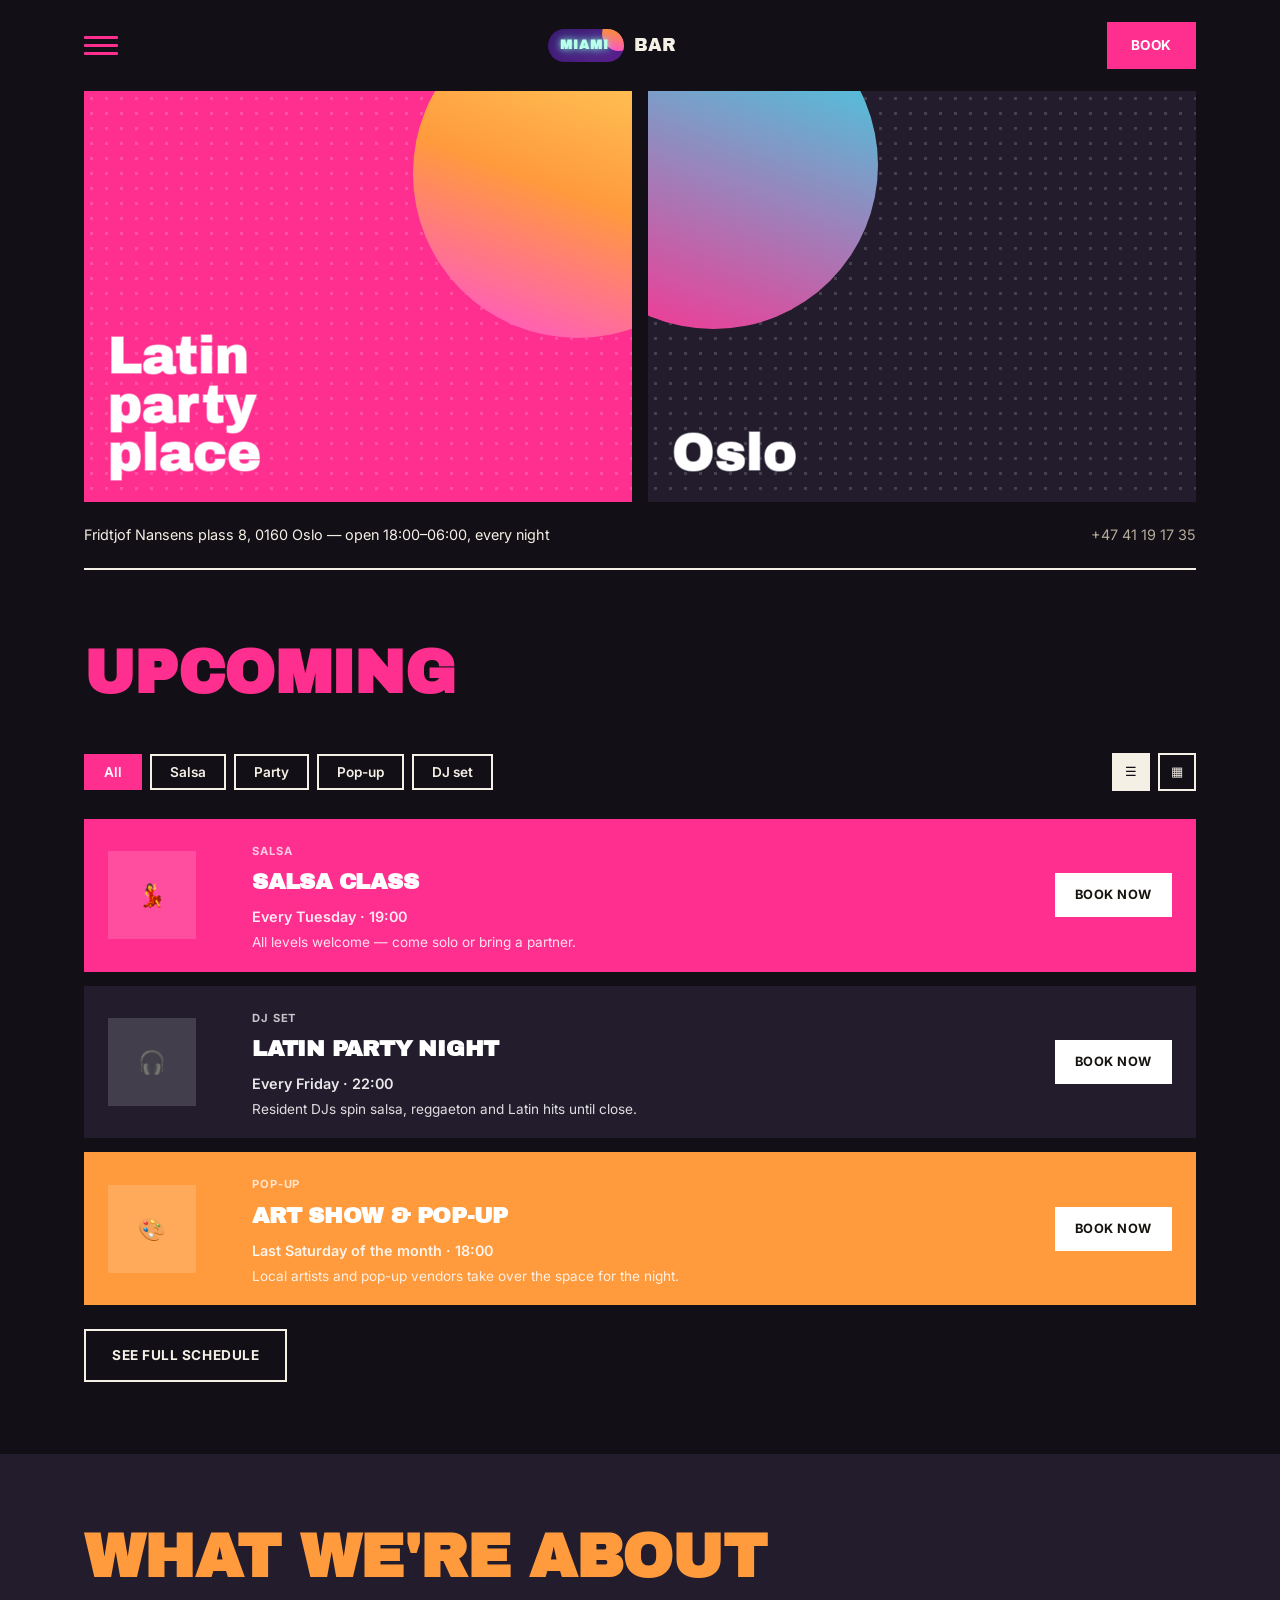
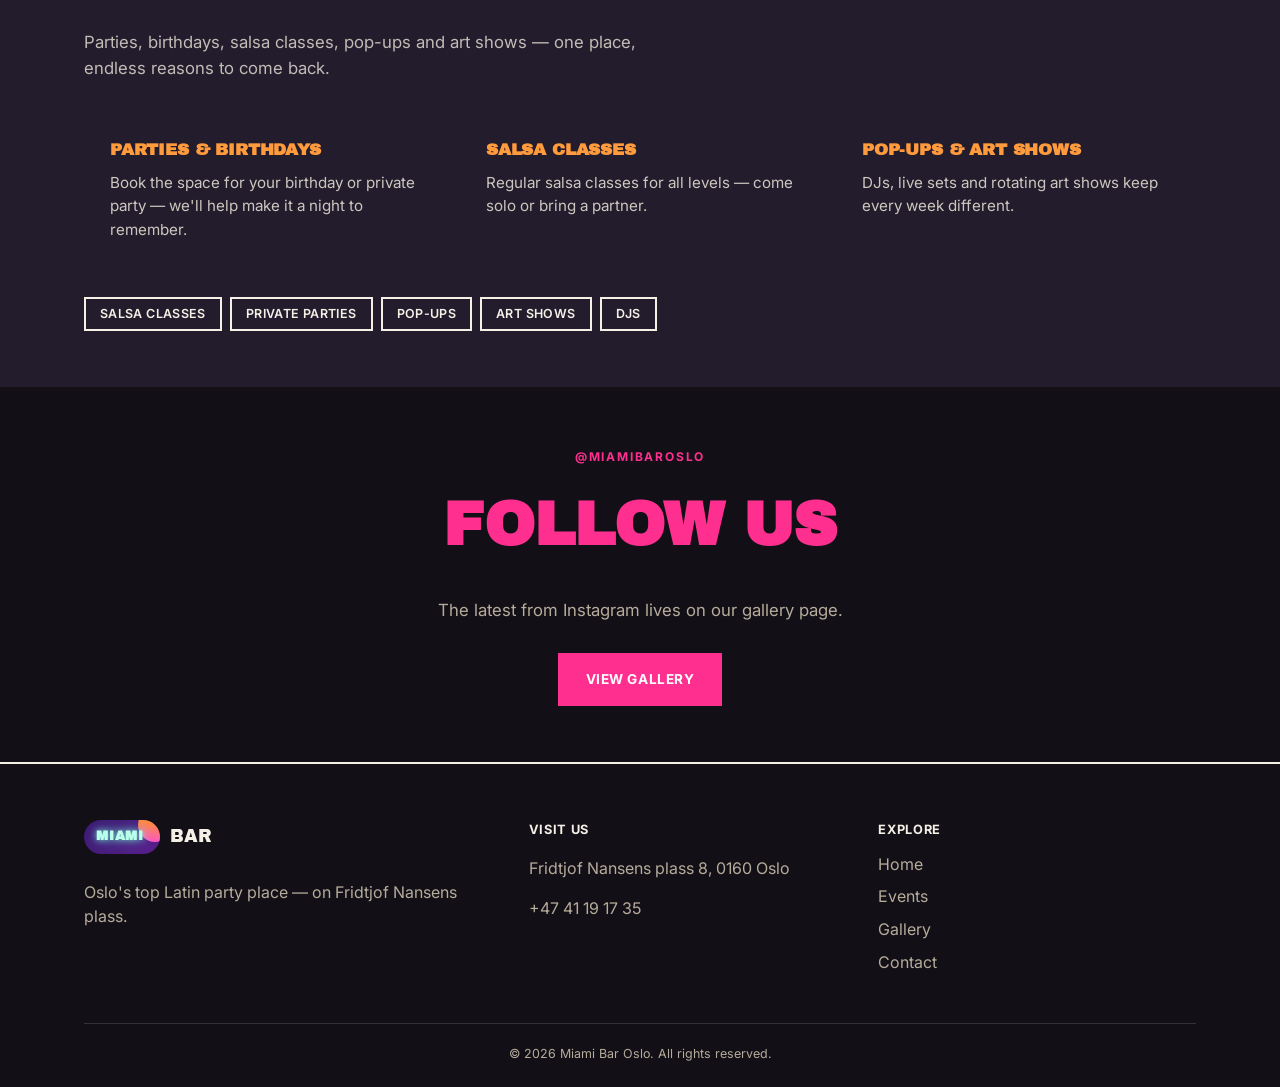
==== index.html @ f1254308 "made website for miami oslo" ====
<!DOCTYPE html>
<html lang="en">
<head>
  <meta charset="UTF-8" />
  <meta name="viewport" content="width=device-width, initial-scale=1.0" />
  <title>Miami Bar Oslo</title>
  <meta name="description" content="Oslo's top Latin party place — parties, birthdays, salsa classes, pop-ups, art shows and DJs on Fridtjof Nansens plass." />
  <link rel="preconnect" href="https://fonts.googleapis.com" />
  <link rel="preconnect" href="https://fonts.gstatic.com" crossorigin />
  <link href="https://fonts.googleapis.com/css2?family=Inter:wght@400;500;600;700&family=Archivo+Black&display=swap" rel="stylesheet" />
  <link rel="stylesheet" href="css/style.css?v=9" />
</head>
<body>

  <header class="site-header">
    <nav class="nav container">
      <button class="nav-toggle" aria-label="Toggle menu"><span></span><span></span><span></span></button>
      <a href="index.html" class="logo">
        <span class="logo-badge"><span class="logo-text">MIAMI</span></span>
        <span class="logo-bar">BAR</span>
      </a>
      <a href="book.html" class="nav-cta">Book</a>
    </nav>
    <div class="container">
      <ul class="nav-links">
        <li><a href="index.html" class="active">Home</a></li>
        <li><a href="events.html">Events</a></li>
        <li><a href="gallery.html">Gallery</a></li>
        <li><a href="contact.html">Contact</a></li>
        <li><a href="book.html" class="nav-cta">Book with us</a></li>
      </ul>
    </div>
  </header>

  <div class="container">
    <div class="hero-tiles reveal">
      <div class="hero-tile tile-a">
        <span class="tile-label">Latin<br />party<br />place</span>
      </div>
      <div class="hero-tile tile-b">
        <span class="tile-label">Oslo</span>
      </div>
    </div>

    <div class="location-strip">
      <span>Fridtjof Nansens plass 8, 0160 Oslo — open 18:00–06:00, every night</span>
      <a href="tel:+4741191735">+47 41 19 17 35</a>
    </div>
  </div>

  <section id="events" data-events-app data-limit="4">
    <div class="container">
      <h2 class="section-heading reveal">Upcoming</h2>

      <div class="filter-bar reveal">
        <div class="filter-group">
          <button class="filter-btn active" data-filter="all">All</button>
          <button class="filter-btn" data-filter="Salsa">Salsa</button>
          <button class="filter-btn" data-filter="Party">Party</button>
          <button class="filter-btn" data-filter="Pop-up">Pop-up</button>
          <button class="filter-btn" data-filter="DJ set">DJ set</button>
        </div>
        <div class="view-toggle">
          <button class="view-btn active" data-view="list" aria-label="List view">☰</button>
          <button class="view-btn" data-view="grid" aria-label="Grid view">▦</button>
        </div>
      </div>

      <div class="events-list reveal">
        <p style="color: var(--text-dim);">Loading…</p>
      </div>

      <p style="margin-top: 24px;">
        <a href="events.html" class="btn btn-outline">See full schedule</a>
      </p>
    </div>
  </section>

  <section class="alt">
    <div class="container">
      <h2 class="section-heading reveal">What we're about</h2>
      <p class="section-lead reveal">Parties, birthdays, salsa classes, pop-ups and art shows — one place, endless reasons to come back.</p>
      <div class="grid-3">
        <div class="card reveal">
          <h3>Parties &amp; birthdays</h3>
          <p>Book the space for your birthday or private party — we'll help make it a night to remember.</p>
        </div>
        <div class="card reveal">
          <h3>Salsa classes</h3>
          <p>Regular salsa classes for all levels — come solo or bring a partner.</p>
        </div>
        <div class="card reveal">
          <h3>Pop-ups &amp; art shows</h3>
          <p>DJs, live sets and rotating art shows keep every week different.</p>
        </div>
      </div>
      <div class="tags reveal" style="margin-top: 30px;">
        <span class="tag" style="border-color: var(--text); color: var(--text);">Salsa classes</span>
        <span class="tag" style="border-color: var(--text); color: var(--text);">Private parties</span>
        <span class="tag" style="border-color: var(--text); color: var(--text);">Pop-ups</span>
        <span class="tag" style="border-color: var(--text); color: var(--text);">Art shows</span>
        <span class="tag" style="border-color: var(--text); color: var(--text);">DJs</span>
      </div>
    </div>
  </section>

  <section>
    <div class="container" style="text-align: center;">
      <p class="eyebrow">@miamibaroslo</p>
      <h2 class="section-heading reveal">Follow us</h2>
      <p class="section-lead reveal" style="margin-left: auto; margin-right: auto;">The latest from Instagram lives on our gallery page.</p>
      <a href="gallery.html" class="btn btn-primary reveal">View gallery</a>
    </div>
  </section>

  <footer class="site-footer">
    <div class="container">
      <div class="footer-grid">
        <div>
          <a href="index.html" class="logo" style="margin-bottom: 10px;">
            <span class="logo-badge"><span class="logo-text">MIAMI</span></span>
        <span class="logo-bar">BAR</span>
          </a>
          <p>Oslo's top Latin party place — on Fridtjof Nansens plass.</p>
        </div>
        <div>
          <h4>Visit us</h4>
          <p>Fridtjof Nansens plass 8, 0160 Oslo</p>
          <p><a href="tel:+4741191735">+47 41 19 17 35</a></p>
        </div>
        <div>
          <h4>Explore</h4>
          <ul>
            <li><a href="index.html">Home</a></li>
            <li><a href="events.html">Events</a></li>
            <li><a href="gallery.html">Gallery</a></li>
            <li><a href="contact.html">Contact</a></li>
          </ul>
        </div>
      </div>
      <div class="footer-bottom">&copy; <span id="year"></span> Miami Bar Oslo. All rights reserved.</div>
    </div>
  </footer>

  <script src="js/script.js"></script>
  <script>document.getElementById("year").textContent = new Date().getFullYear();</script>
</body>
</html>
---- css/style.css ----
/* Miami Bar Oslo — shared styles */

:root {
  --bg: #120f16;
  --surface: #221c2c;
  --text: #f5f0e6;
  --text-dim: #b6ac9c;
  --ink: #16130f;
  --ink-dim: #5c5748;
  --pink: #ff2f8f;
  --amber: #ff9a3d;
  --line: rgba(255, 255, 255, 0.14);
  --font-display: "Archivo Black", "Poppins", sans-serif;
  --font-body: "Inter", -apple-system, BlinkMacSystemFont, "Segoe UI", Roboto, Helvetica, Arial, sans-serif;
}

* {
  box-sizing: border-box;
}

html {
  scroll-behavior: smooth;
}

body {
  margin: 0;
  background: var(--bg);
  color: var(--text);
  font-family: var(--font-body);
  line-height: 1.55;
}

a {
  color: inherit;
}

img {
  max-width: 100%;
  display: block;
}

h1, h2, h3 {
  font-family: var(--font-display);
  text-transform: uppercase;
  letter-spacing: -0.01em;
}

.container {
  max-width: 1160px;
  margin: 0 auto;
  padding: 0 24px;
}

/* Scroll reveal */

.reveal {
  opacity: 0;
  transform: translateY(20px);
  transition: opacity 0.5s ease, transform 0.5s ease;
}

.reveal.is-visible {
  opacity: 1;
  transform: translateY(0);
}

/* Header */

.site-header {
  padding: 22px 0;
}

.nav {
  display: flex;
  align-items: center;
  justify-content: space-between;
}

.nav-toggle {
  display: inline-flex;
  flex-direction: column;
  justify-content: center;
  gap: 5px;
  width: 34px;
  height: 34px;
  background: none;
  border: none;
  cursor: pointer;
  padding: 0;
}

.nav-toggle span {
  display: block;
  height: 3px;
  width: 100%;
  background: var(--pink);
  border-radius: 1px;
}

.logo {
  display: inline-flex;
  align-items: center;
  gap: 10px;
  text-decoration: none;
}

.logo-badge {
  position: relative;
  display: inline-flex;
  align-items: center;
  overflow: hidden;
  padding: 7px 16px 7px 12px;
  border-radius: 999px;
  background: linear-gradient(135deg, #3a1770, #5b1f8f);
}

.logo-badge::before {
  content: "";
  position: absolute;
  top: -12px;
  right: -12px;
  width: 34px;
  height: 34px;
  border-radius: 50%;
  background: linear-gradient(190deg, #ffe066 0%, #ff8a3d 45%, #ff4fd8 100%);
}

.logo-badge .logo-text {
  position: relative;
  z-index: 1;
  font-family: var(--font-display);
  font-size: 0.8rem;
  font-weight: 700;
  letter-spacing: 0.06em;
  color: #baffe9;
  text-shadow: 0 0 6px rgba(120, 255, 220, 0.85), 0 0 16px rgba(120, 255, 220, 0.5);
}

.logo .logo-bar {
  font-family: var(--font-display);
  font-size: 1.1rem;
  color: var(--text);
}

.nav-cta {
  background: var(--pink);
  color: #fff !important;
  padding: 11px 22px;
  text-decoration: none !important;
  font-weight: 700;
  font-size: 0.85rem;
  text-transform: uppercase;
  letter-spacing: 0.04em;
  white-space: nowrap;
  border: 2px solid var(--pink);
  transition: background 0.15s, color 0.15s, border-color 0.15s;
}

.nav-cta:hover {
  background: var(--text);
  border-color: var(--text);
  color: var(--bg) !important;
}

.nav-links {
  display: none;
  list-style: none;
  margin: 20px 0 0;
  padding: 20px 0 0;
  border-top: 2px solid var(--text);
  flex-direction: column;
  gap: 4px;
}

.nav-links.open {
  display: flex;
}

.nav-links a {
  text-decoration: none;
  color: var(--text);
  font-family: var(--font-display);
  text-transform: uppercase;
  font-size: 1.6rem;
  padding: 10px 0;
  display: block;
}

.nav-links a:hover,
.nav-links a.active {
  color: var(--pink);
}

.nav-links .nav-cta {
  display: inline-block;
  margin-top: 10px;
  width: fit-content;
}

/* Hero image tiles */

.hero-tiles {
  display: grid;
  grid-template-columns: 1fr 1fr;
  gap: 16px;
}

@media (max-width: 700px) {
  .hero-tiles {
    grid-template-columns: 1fr;
  }
}

.hero-tile {
  position: relative;
  aspect-ratio: 4 / 3;
  overflow: hidden;
  display: flex;
  align-items: flex-end;
  padding: 24px;
  background-image: radial-gradient(rgba(255, 255, 255, 0.16) 1.5px, transparent 1.6px);
  background-size: 15px 15px;
}

.hero-tile.tile-a { background-color: var(--pink); }
.hero-tile.tile-b { background-color: var(--surface); }

.hero-tile::before {
  content: "";
  position: absolute;
  width: 60%;
  aspect-ratio: 1 / 1;
  border-radius: 50%;
  z-index: 0;
}

.hero-tile.tile-a::before {
  top: -20%;
  right: -20%;
  background: linear-gradient(200deg, #ffe066 0%, #ff9a3d 55%, #ff4fd8 100%);
}

.hero-tile.tile-b::before {
  top: -22%;
  left: -18%;
  background: linear-gradient(200deg, #29e2ec 0%, #ff2f8f 100%);
}

.hero-tile .tile-label {
  position: relative;
  z-index: 1;
  font-family: var(--font-display);
  font-size: clamp(2rem, 6vw, 3.2rem);
  color: #fff;
  -webkit-text-stroke: 1.5px rgba(255, 255, 255, 0.5);
  line-height: 0.95;
}

.location-strip {
  display: flex;
  flex-wrap: wrap;
  align-items: center;
  justify-content: space-between;
  gap: 16px;
  padding: 22px 0;
  border-bottom: 2px solid var(--text);
  font-size: 0.9rem;
}

.location-strip a {
  text-decoration: none;
  color: var(--text-dim);
}

.location-strip a:hover {
  color: var(--pink);
}

/* Filter bar */

.filter-bar {
  display: flex;
  flex-wrap: wrap;
  align-items: center;
  justify-content: space-between;
  gap: 12px;
  margin: 32px 0 28px;
}

.filter-group {
  display: flex;
  flex-wrap: wrap;
  gap: 8px;
}

.filter-btn {
  background: transparent;
  border: 2px solid var(--text);
  color: var(--text);
  font-family: var(--font-body);
  font-weight: 600;
  font-size: 0.85rem;
  padding: 8px 18px;
  cursor: pointer;
  transition: background 0.15s, color 0.15s;
}

.filter-btn.active,
.filter-btn:hover {
  background: var(--pink);
  border-color: var(--pink);
  color: #fff;
}

.view-toggle {
  display: flex;
  gap: 8px;
}

.view-btn {
  width: 38px;
  height: 38px;
  display: inline-flex;
  align-items: center;
  justify-content: center;
  border: 2px solid var(--text);
  background: transparent;
  cursor: pointer;
  color: var(--text);
}

.view-btn.active {
  background: var(--text);
  color: var(--bg);
}

/* Section / month heading */

.section-heading {
  font-size: clamp(2.4rem, 7vw, 3.8rem);
  color: var(--pink);
  margin: 0 0 24px;
}

/* Events list */

.events-list {
  display: flex;
  flex-direction: column;
  gap: 14px;
}

.events-list.grid-view {
  display: grid;
  grid-template-columns: 1fr 1fr;
  gap: 14px;
}

@media (max-width: 760px) {
  .events-list.grid-view {
    grid-template-columns: 1fr;
  }
}

.event-row {
  display: grid;
  grid-template-columns: 120px 1fr auto;
  align-items: center;
  gap: 24px;
  background: var(--pink);
  color: #fff;
  padding: 18px 24px;
}

.events-list.grid-view .event-row {
  grid-template-columns: 1fr;
  align-items: start;
  gap: 14px;
}

.event-row:nth-child(3n+2) {
  background: var(--surface);
}

.event-row:nth-child(3n) {
  background: var(--amber);
}

.event-thumb {
  width: 100%;
  aspect-ratio: 1 / 1;
  background: rgba(255, 255, 255, 0.15);
  display: flex;
  align-items: center;
  justify-content: center;
  font-size: 1.4rem;
}

.events-list:not(.grid-view) .event-thumb {
  width: 88px;
  height: 88px;
  aspect-ratio: auto;
}

.event-info .event-type {
  font-size: 0.7rem;
  font-weight: 700;
  text-transform: uppercase;
  letter-spacing: 0.08em;
  opacity: 0.75;
}

.event-info h3 {
  margin: 4px 0 6px;
  font-size: 1.4rem;
  color: #fff;
}

.event-info .event-date {
  font-weight: 600;
  font-size: 0.9rem;
  opacity: 0.9;
  margin: 0 0 4px;
}

.event-info .desc {
  font-size: 0.85rem;
  opacity: 0.85;
  margin: 0;
}

.event-cta {
  background: #fff;
  color: var(--ink);
  text-decoration: none;
  font-weight: 700;
  font-size: 0.8rem;
  text-transform: uppercase;
  letter-spacing: 0.04em;
  padding: 12px 20px;
  white-space: nowrap;
}

.events-list.grid-view .event-cta {
  width: fit-content;
}

/* Sections */

section {
  padding: 56px 0;
}

section.alt {
  background: var(--surface);
  color: var(--text);
}

section.alt .section-heading {
  color: var(--amber);
}

.section-lead {
  color: var(--text-dim);
  font-size: 1.05rem;
  margin: 0 0 30px;
  max-width: 560px;
}

section.alt .section-lead {
  color: rgba(247, 242, 228, 0.75);
}

/* Highlight cards (used on gallery/contact info blocks) */

.grid-3 {
  display: grid;
  gap: 16px;
  grid-template-columns: repeat(3, 1fr);
}

.grid-2 {
  display: grid;
  gap: 32px;
  grid-template-columns: 1fr 1fr;
}

@media (max-width: 800px) {
  .grid-3 {
    grid-template-columns: 1fr;
  }
  .grid-2 {
    grid-template-columns: 1fr;
  }
}

.card {
  background: var(--surface);
  color: var(--text);
  padding: 26px;
}

.card h3 {
  color: var(--amber);
  margin: 0 0 8px;
  font-size: 1.05rem;
}

.card p {
  color: rgba(247, 242, 228, 0.8);
  margin: 0;
  font-size: 0.95rem;
  text-transform: none;
}

/* Tags */

.tags {
  display: flex;
  flex-wrap: wrap;
  gap: 8px;
  margin-top: 16px;
}

.tag {
  border: 2px solid var(--text);
  padding: 5px 14px;
  font-size: 0.78rem;
  font-weight: 600;
  text-transform: uppercase;
  letter-spacing: 0.03em;
}

/* Hours table */

.hours-list {
  list-style: none;
  margin: 16px 0 0;
  padding: 0;
  font-size: 0.95rem;
}

.hours-list li {
  display: flex;
  justify-content: space-between;
  padding: 10px 0;
  border-bottom: 1px solid var(--line);
}

.hours-list li span:first-child {
  font-weight: 700;
  text-transform: uppercase;
  font-size: 0.85rem;
}

/* Buttons (generic) */

.btn {
  display: inline-block;
  padding: 14px 26px;
  font-weight: 700;
  font-size: 0.85rem;
  text-transform: uppercase;
  letter-spacing: 0.04em;
  text-decoration: none;
  border: 2px solid var(--text);
  transition: background 0.15s, color 0.15s, border-color 0.15s, filter 0.15s;
}

.btn-primary {
  background: var(--pink);
  border-color: var(--pink);
  color: #fff;
}

.btn-primary:hover {
  filter: brightness(1.12);
}

.btn-outline {
  background: transparent;
  color: var(--text);
}

.btn-outline:hover {
  background: var(--text);
  color: var(--bg);
}

/* Forms */

.form-card {
  background: #fff;
  border: 2px solid var(--ink);
  padding: 32px;
  color: var(--ink);
}

.form-field {
  margin-bottom: 18px;
}

.form-field label {
  display: block;
  font-size: 0.78rem;
  font-weight: 700;
  text-transform: uppercase;
  letter-spacing: 0.04em;
  margin-bottom: 6px;
  color: var(--ink-dim);
}

.form-field input,
.form-field select,
.form-field textarea {
  width: 100%;
  padding: 12px 14px;
  border: 2px solid rgba(22, 19, 15, 0.15);
  background: #f6f3ed;
  color: var(--ink);
  font-size: 0.95rem;
  font-family: inherit;
  transition: border-color 0.15s;
}

.form-field input:focus,
.form-field select:focus,
.form-field textarea:focus {
  outline: none;
  border-color: var(--pink);
}

.form-row {
  display: grid;
  gap: 18px;
  grid-template-columns: 1fr 1fr;
}

@media (max-width: 600px) {
  .form-row {
    grid-template-columns: 1fr;
  }
}

.form-submit {
  border: none;
  cursor: pointer;
  width: 100%;
  font-size: 0.9rem;
}

/* Confirmation page */

.confirmation {
  text-align: center;
  padding: 140px 0;
}

.confirmation .icon {
  font-size: 3.5rem;
  margin-bottom: 20px;
}

.confirmation h1 {
  font-size: 2.2rem;
  margin: 0;
}

/* Map */

.map-frame {
  border: 2px solid var(--text);
  overflow: hidden;
  margin-top: 20px;
}

.map-frame iframe {
  width: 100%;
  height: 260px;
  border: 0;
  display: block;
}

/* Instagram placeholder */

.instagram-placeholder {
  max-width: 720px;
  margin: 0 auto;
  padding: 60px 20px;
  border: 2px dashed rgba(247, 242, 228, 0.4);
  color: rgba(247, 242, 228, 0.75);
}

/* Footer */

.site-footer {
  border-top: 2px solid var(--text);
  background: var(--bg);
  padding: 56px 0 24px;
}

.footer-grid {
  display: grid;
  gap: 32px;
  grid-template-columns: 1.3fr 1fr 1fr;
  margin-bottom: 40px;
}

@media (max-width: 700px) {
  .footer-grid {
    grid-template-columns: 1fr;
  }
}

.footer-grid h4 {
  color: var(--text);
  margin: 0 0 12px;
  font-size: 0.8rem;
  text-transform: uppercase;
  letter-spacing: 0.05em;
  font-family: var(--font-body);
  font-weight: 700;
}

.footer-grid p {
  color: var(--text-dim);
}

.footer-grid ul {
  list-style: none;
  margin: 0;
  padding: 0;
}

.footer-grid li {
  margin-bottom: 8px;
}

.footer-grid a {
  text-decoration: none;
  color: var(--text-dim);
  transition: color 0.15s;
}

.footer-grid a:hover {
  color: var(--pink);
}

.footer-bottom {
  border-top: 1px solid var(--line);
  padding-top: 20px;
  text-align: center;
  font-size: 0.78rem;
  color: var(--text-dim);
}

/* Page header (used on inner pages) */

.page-header {
  padding: 40px 0 20px;
}

.page-header h1 {
  font-size: clamp(2.2rem, 6vw, 3.2rem);
  margin: 0 0 10px;
}

.page-header p {
  color: var(--text-dim);
  font-size: 1.05rem;
  margin: 0;
  text-transform: none;
  font-family: var(--font-body);
}

.eyebrow {
  display: inline-block;
  font-family: var(--font-body);
  text-transform: uppercase;
  letter-spacing: 0.15em;
  font-size: 0.75rem;
  font-weight: 700;
  color: var(--pink);
  margin: 0 0 12px;
}
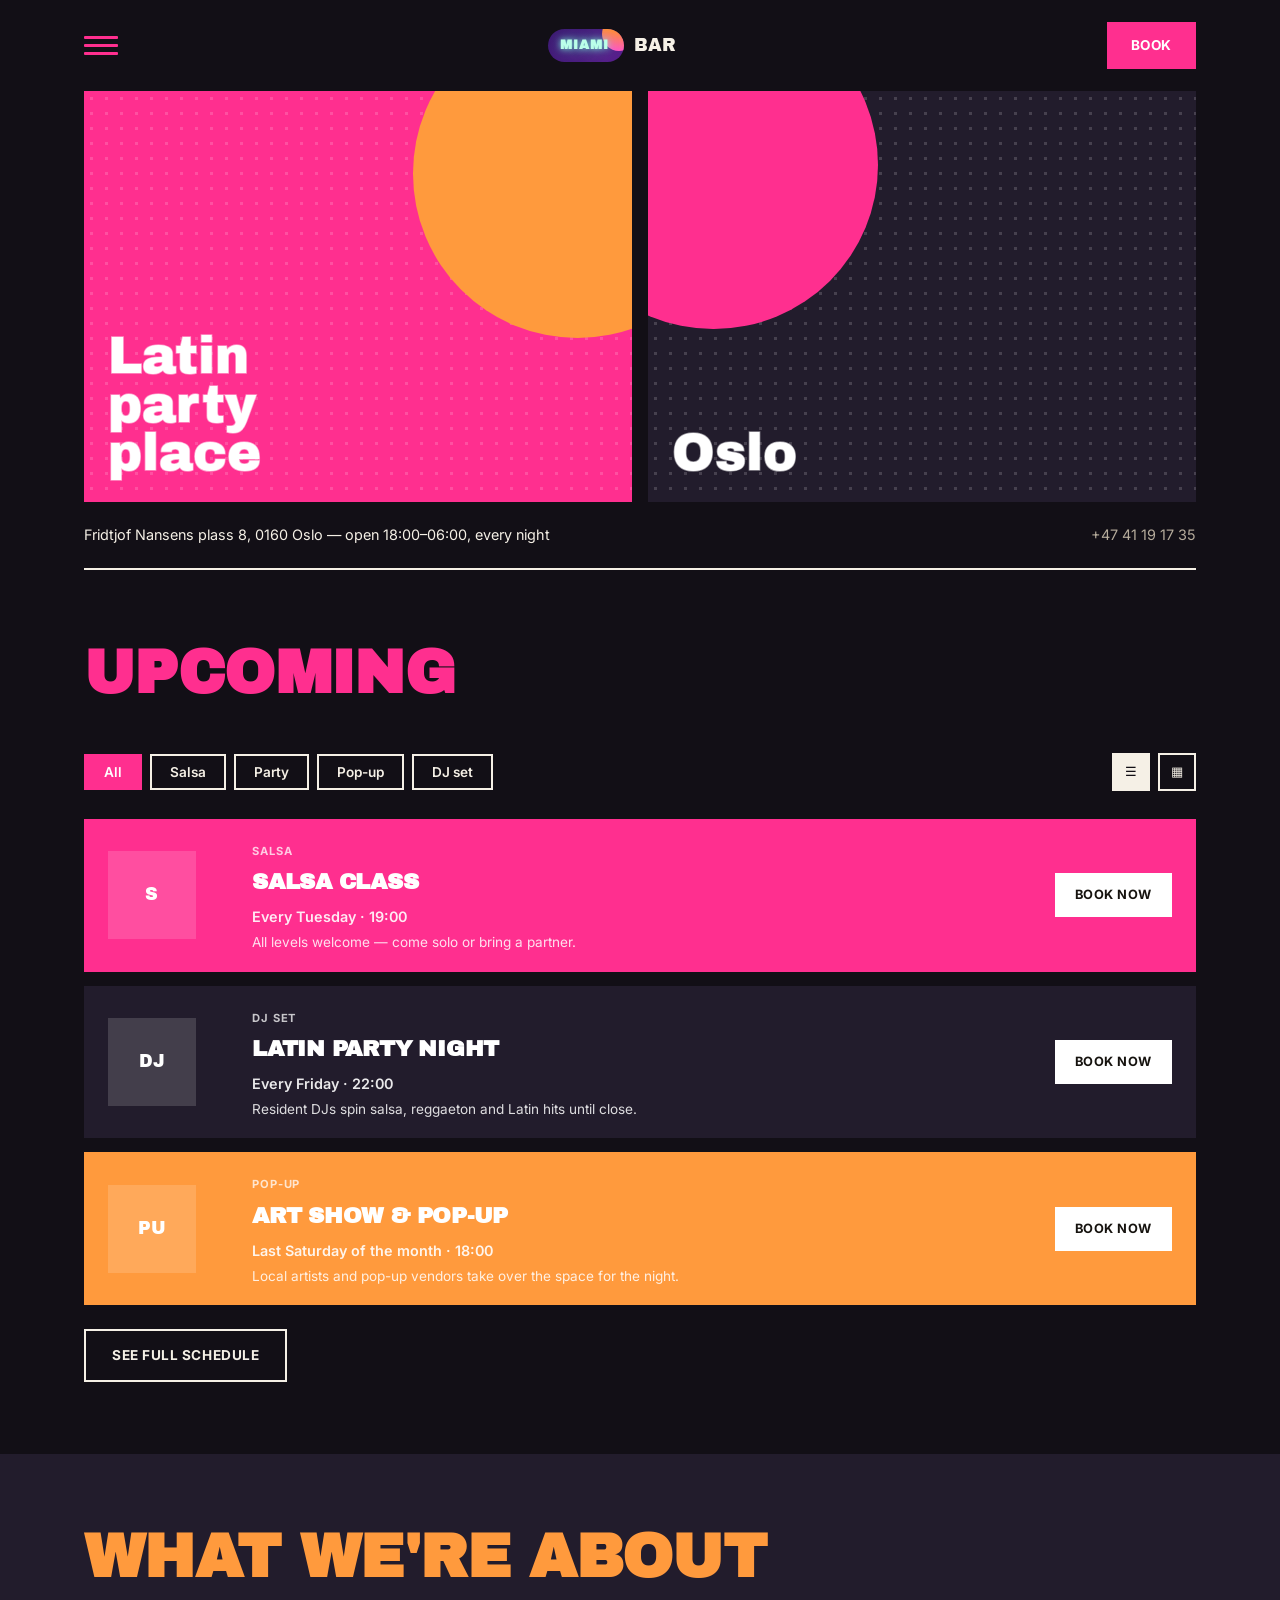
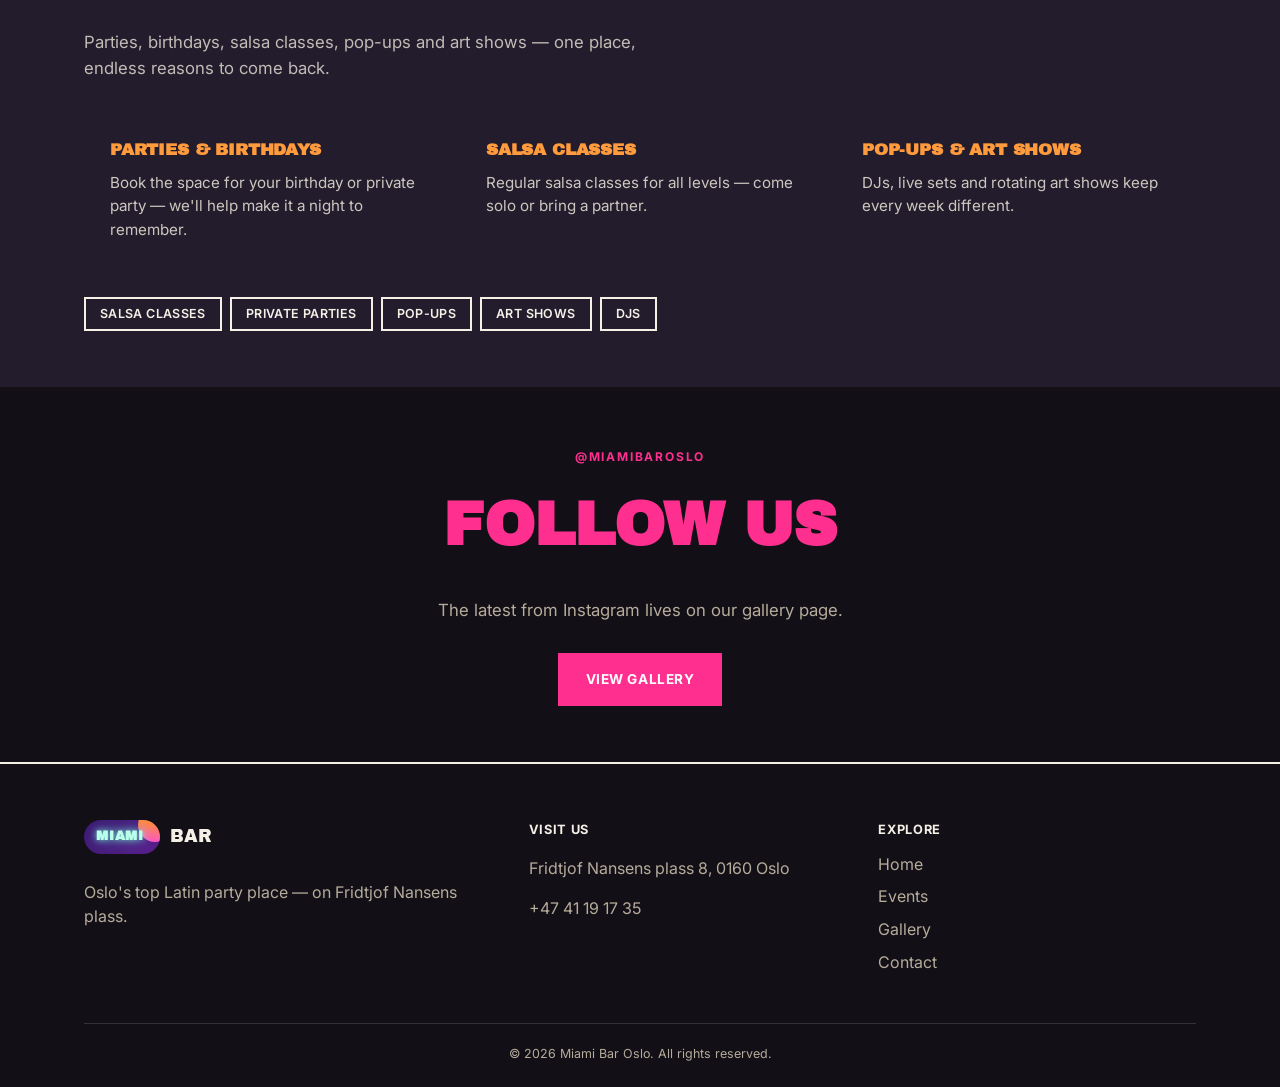
==== commit edf62378: "change website forms" ====
--- a/index.html
+++ b/index.html
@@ -8,7 +8,7 @@
   <link rel="preconnect" href="https://fonts.googleapis.com" />
   <link rel="preconnect" href="https://fonts.gstatic.com" crossorigin />
   <link href="https://fonts.googleapis.com/css2?family=Inter:wght@400;500;600;700&family=Archivo+Black&display=swap" rel="stylesheet" />
-  <link rel="stylesheet" href="css/style.css?v=9" />
+  <link rel="stylesheet" href="css/style.css?v=10" />
 </head>
 <body>
 
--- a/css/style.css
+++ b/css/style.css
@@ -237,13 +237,13 @@
 .hero-tile.tile-a::before {
   top: -20%;
   right: -20%;
-  background: linear-gradient(200deg, #ffe066 0%, #ff9a3d 55%, #ff4fd8 100%);
+  background: var(--amber);
 }
 
 .hero-tile.tile-b::before {
   top: -22%;
   left: -18%;
-  background: linear-gradient(200deg, #29e2ec 0%, #ff2f8f 100%);
+  background: var(--pink);
 }
 
 .hero-tile .tile-label {
@@ -393,7 +393,10 @@
   display: flex;
   align-items: center;
   justify-content: center;
-  font-size: 1.4rem;
+  font-family: var(--font-display);
+  font-size: 1.1rem;
+  color: #fff;
+  letter-spacing: 0.02em;
 }
 
 .events-list:not(.grid-view) .event-thumb {
@@ -656,9 +659,12 @@
   padding: 140px 0;
 }
 
-.confirmation .icon {
-  font-size: 3.5rem;
-  margin-bottom: 20px;
+.confirmation .confirm-mark {
+  width: 56px;
+  height: 56px;
+  margin: 0 auto 24px;
+  background: var(--pink);
+  border-radius: 50%;
 }
 
 .confirmation h1 {
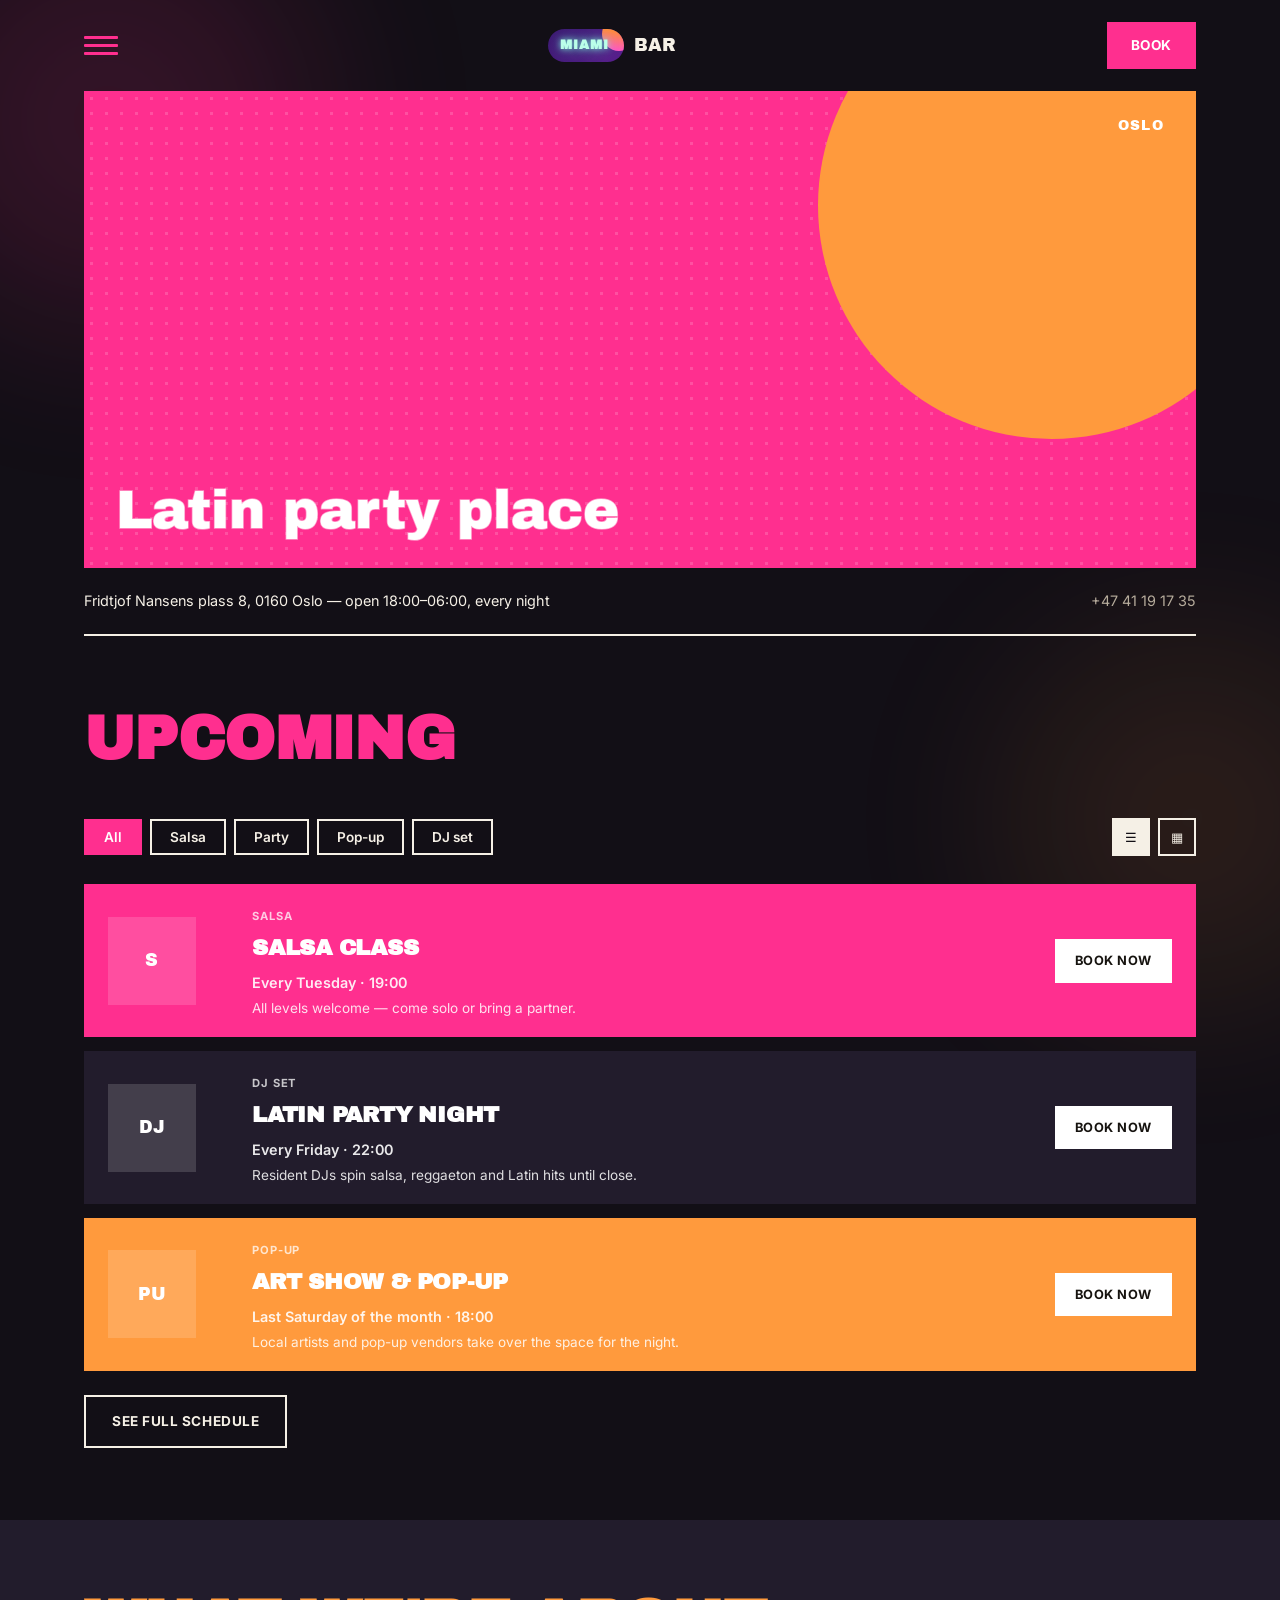
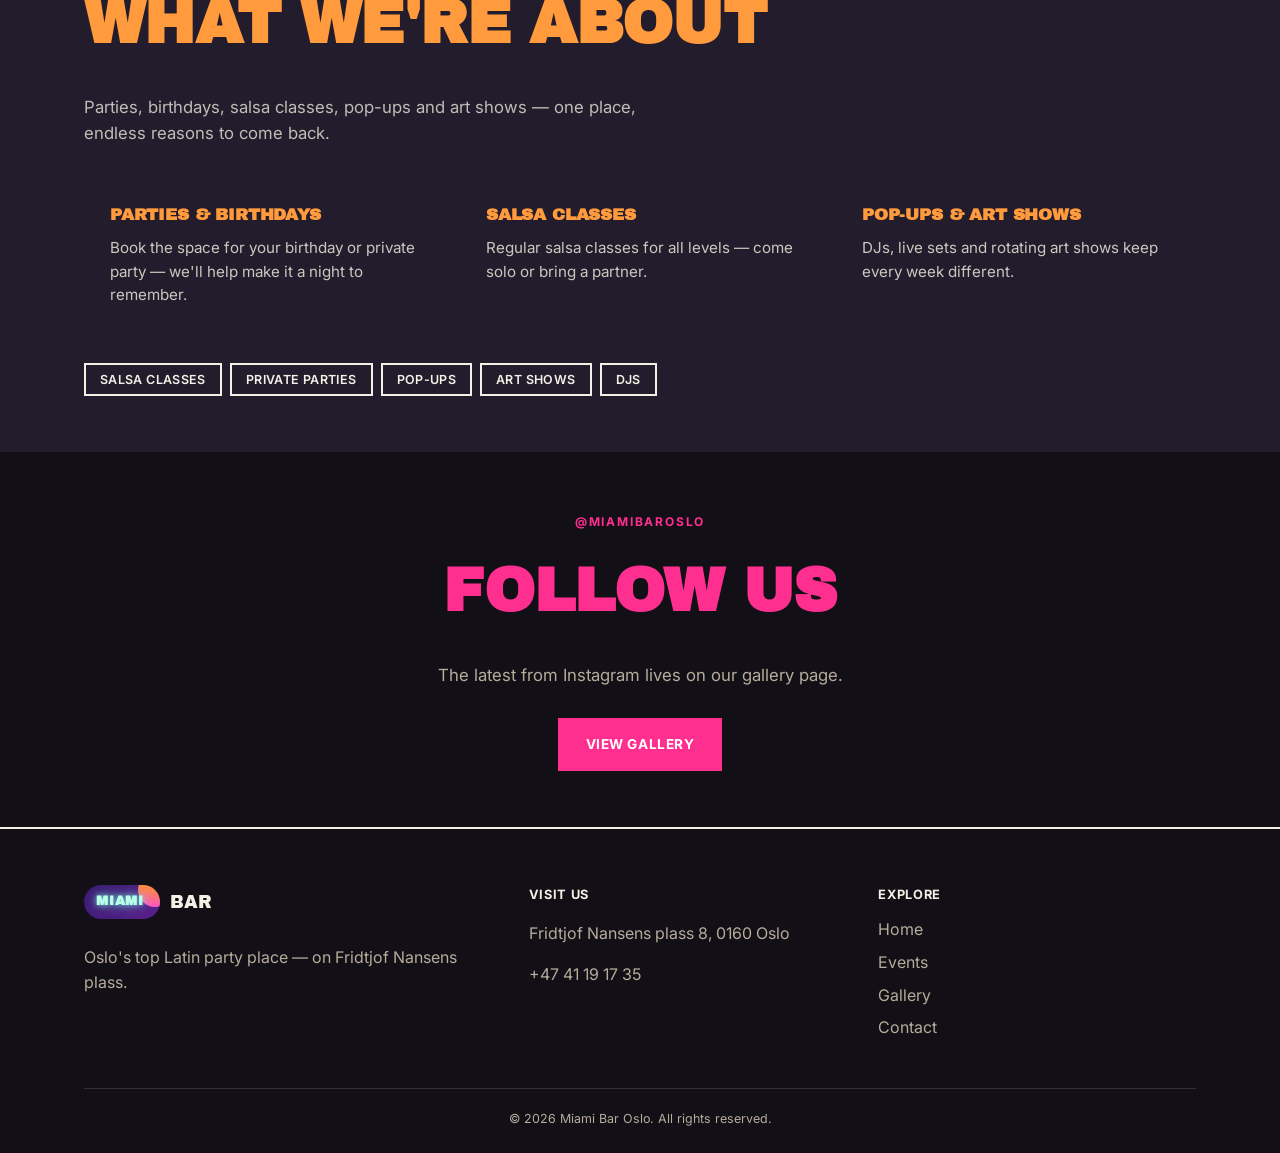
==== commit fae94ed5: "change some html parts" ====
--- a/index.html
+++ b/index.html
@@ -8,7 +8,7 @@
   <link rel="preconnect" href="https://fonts.googleapis.com" />
   <link rel="preconnect" href="https://fonts.gstatic.com" crossorigin />
   <link href="https://fonts.googleapis.com/css2?family=Inter:wght@400;500;600;700&family=Archivo+Black&display=swap" rel="stylesheet" />
-  <link rel="stylesheet" href="css/style.css?v=10" />
+  <link rel="stylesheet" href="css/style.css?v=13" />
 </head>
 <body>
 
@@ -35,10 +35,8 @@
   <div class="container">
     <div class="hero-tiles reveal">
       <div class="hero-tile tile-a">
-        <span class="tile-label">Latin<br />party<br />place</span>
-      </div>
-      <div class="hero-tile tile-b">
-        <span class="tile-label">Oslo</span>
+        <span class="tile-location">Oslo</span>
+        <span class="tile-label">Latin party place</span>
       </div>
     </div>
 
--- a/css/style.css
+++ b/css/style.css
@@ -15,7 +15,7 @@
 }
 
 * {
-  box-sizing: border-box;
+  box-sizing: border-box;''
 }
 
 html {
@@ -24,10 +24,57 @@
 
 body {
   margin: 0;
-  background: var(--bg);
+  background-color: var(--bg);
   color: var(--text);
   font-family: var(--font-body);
   line-height: 1.55;
+}
+
+body::before,
+body::after {
+  content: "";
+  position: fixed;
+  border-radius: 50%;
+  filter: blur(90px);
+  z-index: -1;
+  pointer-events: none;
+}
+
+body::before {
+  width: 420px;
+  height: 420px;
+  top: -10%;
+  left: -8%;
+  background: var(--pink);
+  opacity: 0.14;
+  animation: drift-a 26s ease-in-out infinite;
+}
+
+body::after {
+  width: 380px;
+  height: 380px;
+  bottom: -12%;
+  right: -8%;
+  background: var(--amber);
+  opacity: 0.1;
+  animation: drift-b 32s ease-in-out infinite;
+}
+
+@keyframes drift-a {
+  0%, 100% { transform: translate(0, 0); }
+  50% { transform: translate(110px, 70px); }
+}
+
+@keyframes drift-b {
+  0%, 100% { transform: translate(0, 0); }
+  50% { transform: translate(-90px, -60px); }
+}
+
+@media (prefers-reduced-motion: reduce) {
+  body::before,
+  body::after {
+    animation: none;
+  }
 }
 
 a {
@@ -197,63 +244,59 @@
   width: fit-content;
 }
 
-/* Hero image tiles */
-
-.hero-tiles {
-  display: grid;
-  grid-template-columns: 1fr 1fr;
-  gap: 16px;
-}
-
-@media (max-width: 700px) {
-  .hero-tiles {
-    grid-template-columns: 1fr;
-  }
-}
+/* Hero image tile */
 
 .hero-tile {
   position: relative;
-  aspect-ratio: 4 / 3;
+  aspect-ratio: 21 / 9;
   overflow: hidden;
   display: flex;
   align-items: flex-end;
-  padding: 24px;
+  padding: 32px;
+  background-color: var(--pink);
   background-image: radial-gradient(rgba(255, 255, 255, 0.16) 1.5px, transparent 1.6px);
   background-size: 15px 15px;
 }
 
-.hero-tile.tile-a { background-color: var(--pink); }
-.hero-tile.tile-b { background-color: var(--surface); }
+@media (max-width: 700px) {
+  .hero-tile {
+    aspect-ratio: 4 / 3;
+  }
+}
 
 .hero-tile::before {
   content: "";
   position: absolute;
-  width: 60%;
+  top: -25%;
+  right: -8%;
+  width: 42%;
   aspect-ratio: 1 / 1;
   border-radius: 50%;
+  background: var(--amber);
   z-index: 0;
 }
 
-.hero-tile.tile-a::before {
-  top: -20%;
-  right: -20%;
-  background: var(--amber);
-}
-
-.hero-tile.tile-b::before {
-  top: -22%;
-  left: -18%;
-  background: var(--pink);
+.hero-tile .tile-location {
+  position: absolute;
+  top: 24px;
+  right: 32px;
+  z-index: 1;
+  font-family: var(--font-display);
+  font-size: 0.85rem;
+  text-transform: uppercase;
+  letter-spacing: 0.1em;
+  color: #fff;
 }
 
 .hero-tile .tile-label {
   position: relative;
   z-index: 1;
   font-family: var(--font-display);
-  font-size: clamp(2rem, 6vw, 3.2rem);
+  font-size: clamp(2rem, 6vw, 3.4rem);
   color: #fff;
   -webkit-text-stroke: 1.5px rgba(255, 255, 255, 0.5);
   line-height: 0.95;
+  max-width: 70%;
 }
 
 .location-strip {
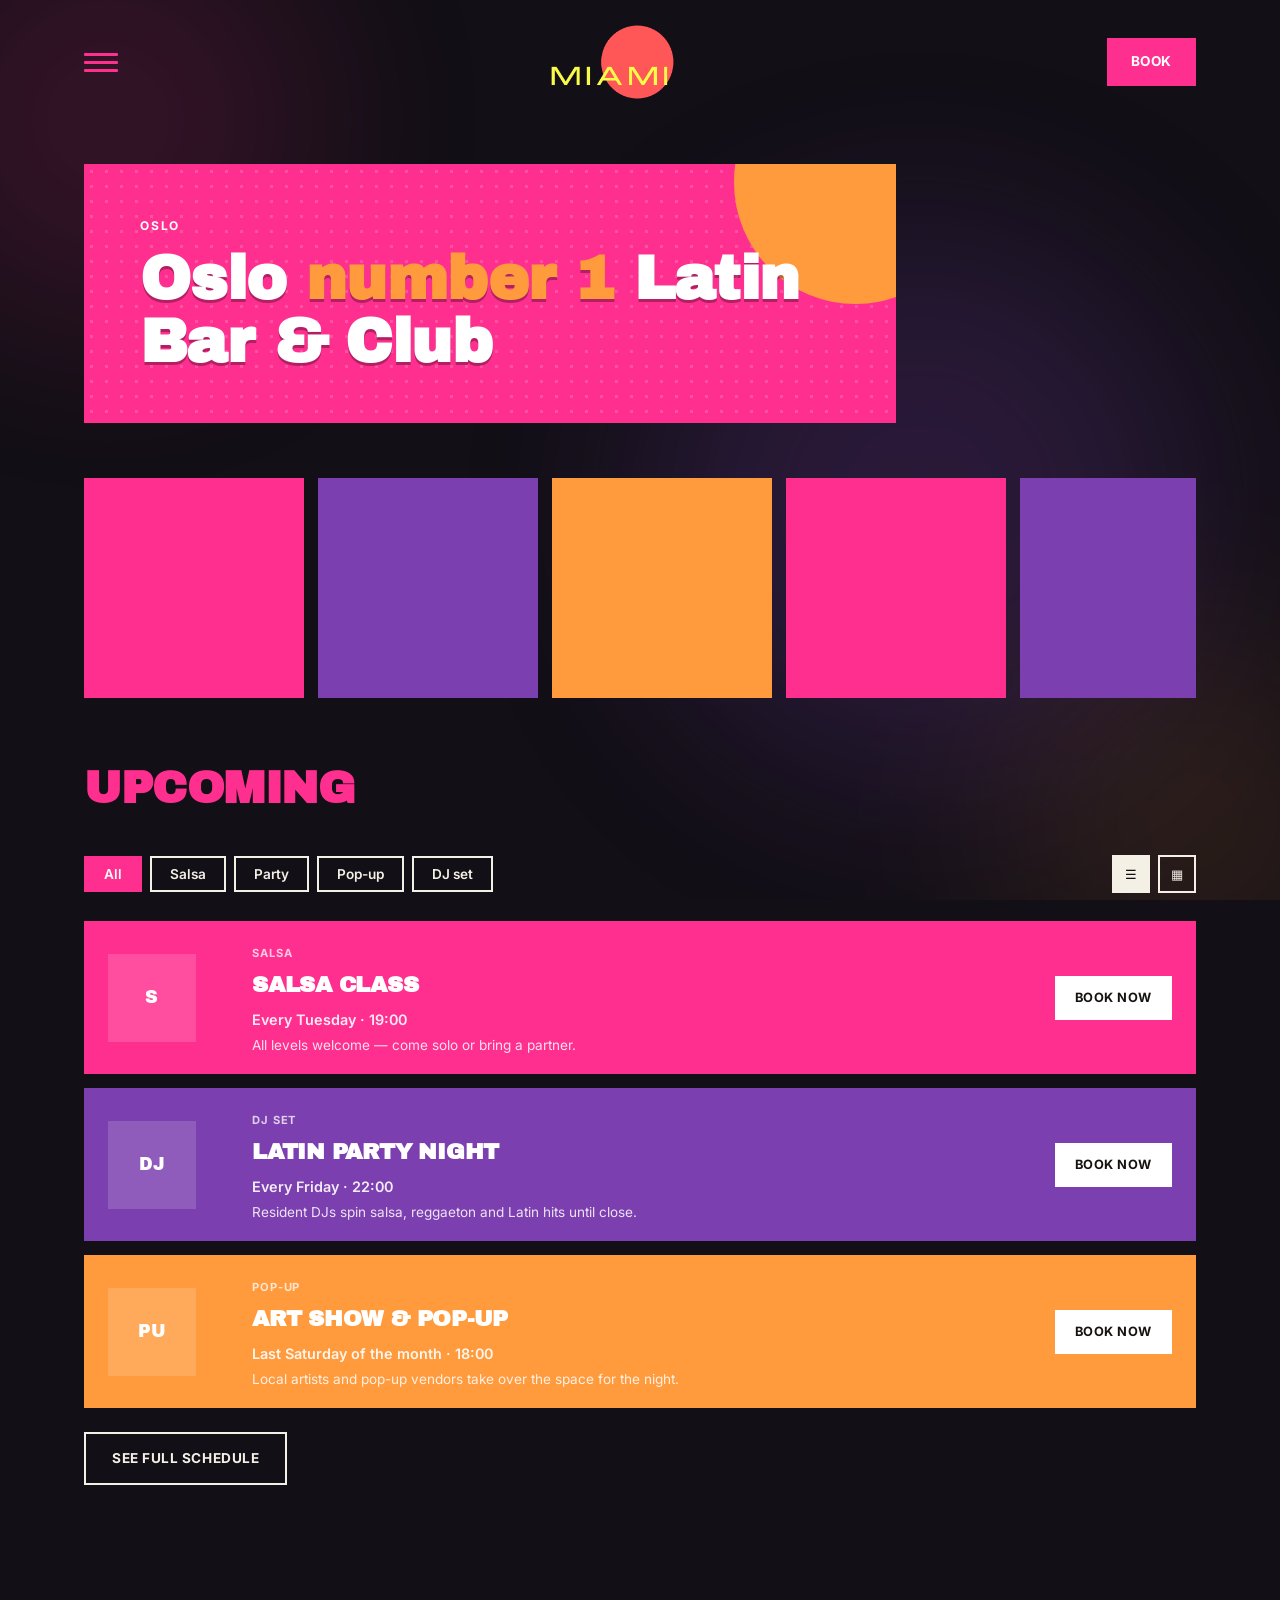
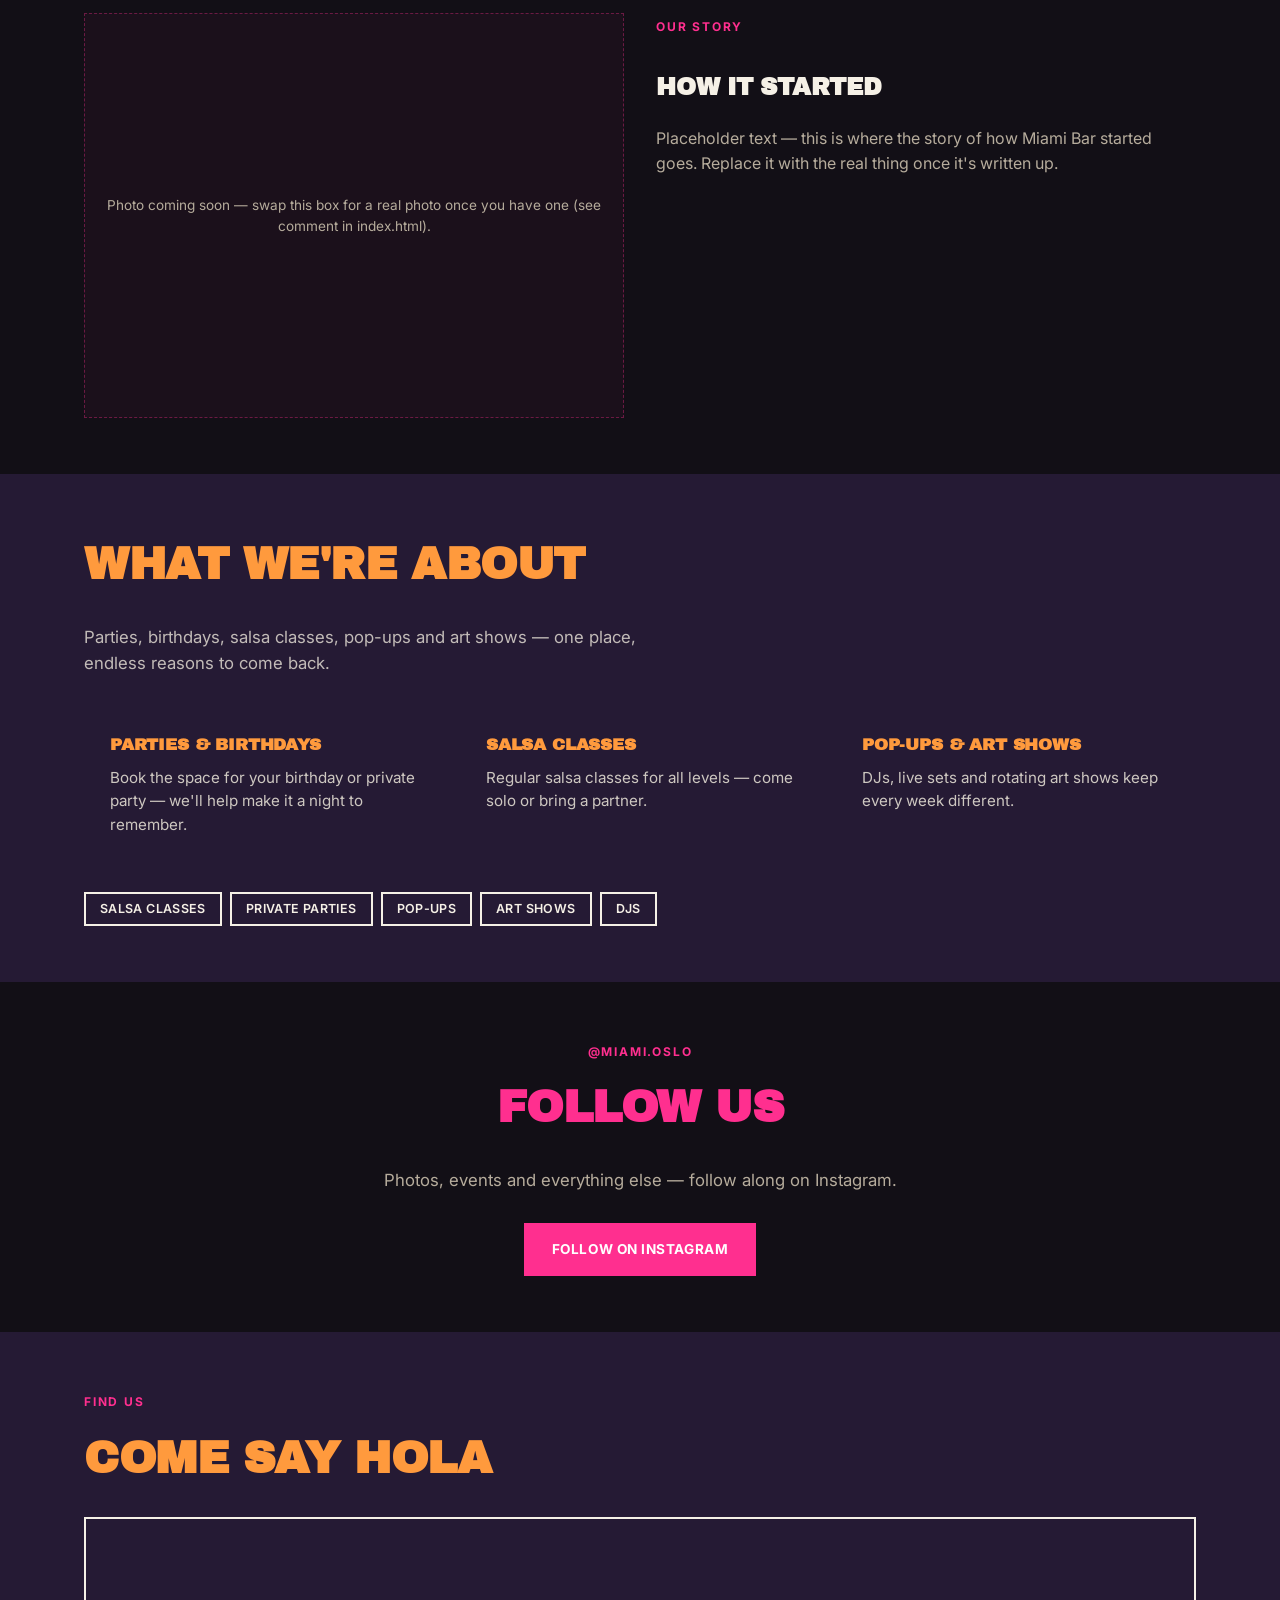
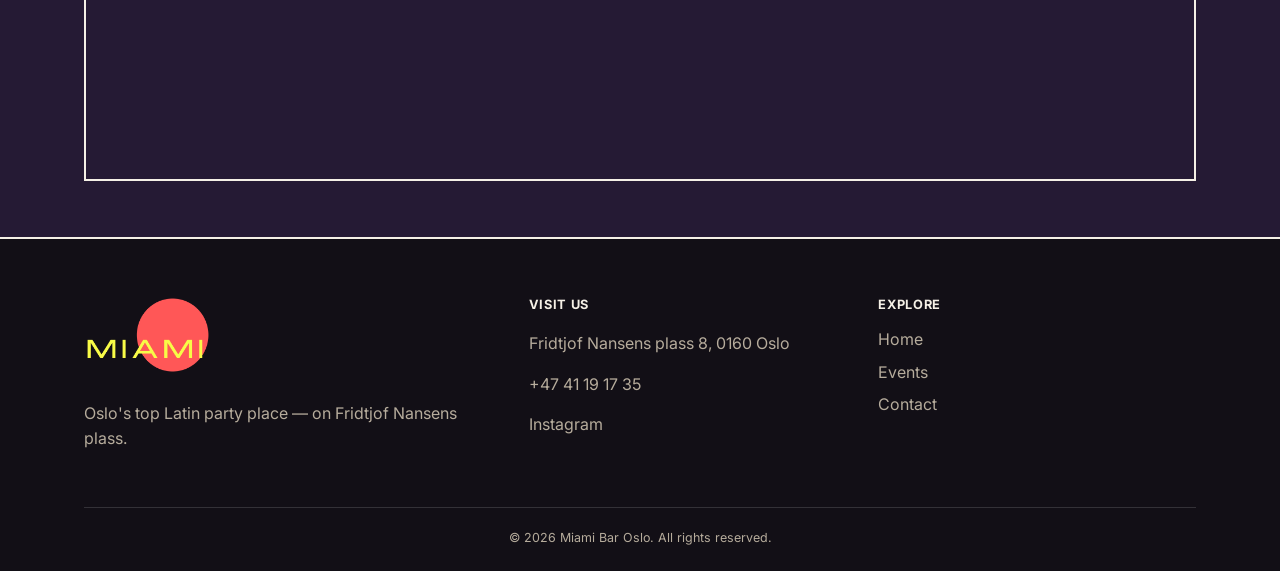
==== commit b2ab50ca: "make some changes on home pages" ====
--- a/index.html
+++ b/index.html
@@ -8,7 +8,7 @@
   <link rel="preconnect" href="https://fonts.googleapis.com" />
   <link rel="preconnect" href="https://fonts.gstatic.com" crossorigin />
   <link href="https://fonts.googleapis.com/css2?family=Inter:wght@400;500;600;700&family=Archivo+Black&display=swap" rel="stylesheet" />
-  <link rel="stylesheet" href="css/style.css?v=13" />
+  <link rel="stylesheet" href="css/style.css?v=33" />
 </head>
 <body>
 
@@ -16,8 +16,7 @@
     <nav class="nav container">
       <button class="nav-toggle" aria-label="Toggle menu"><span></span><span></span><span></span></button>
       <a href="index.html" class="logo">
-        <span class="logo-badge"><span class="logo-text">MIAMI</span></span>
-        <span class="logo-bar">BAR</span>
+        <img src="images/logo.png" alt="Miami" class="logo-img" width="900" height="561" />
       </a>
       <a href="book.html" class="nav-cta">Book</a>
     </nav>
@@ -25,7 +24,6 @@
       <ul class="nav-links">
         <li><a href="index.html" class="active">Home</a></li>
         <li><a href="events.html">Events</a></li>
-        <li><a href="gallery.html">Gallery</a></li>
         <li><a href="contact.html">Contact</a></li>
         <li><a href="book.html" class="nav-cta">Book with us</a></li>
       </ul>
@@ -33,16 +31,28 @@
   </header>
 
   <div class="container">
-    <div class="hero-tiles reveal">
-      <div class="hero-tile tile-a">
-        <span class="tile-location">Oslo</span>
-        <span class="tile-label">Latin party place</span>
+    <div class="hero-heading reveal">
+      <div class="hero-box">
+        <p class="eyebrow">Oslo</p>
+        <h1 class="hero-sentence">Oslo <span class="accent">number 1</span> Latin Bar &amp; Club</h1>
       </div>
     </div>
 
-    <div class="location-strip">
-      <span>Fridtjof Nansens plass 8, 0160 Oslo — open 18:00–06:00, every night</span>
-      <a href="tel:+4741191735">+47 41 19 17 35</a>
+    <!--
+      Photo scroll — placeholder tiles for now. Once you have real photos:
+      1. Drop the image files in the images folder.
+      2. Replace each <div class="photo-tile"></div> below with
+         <div class="photo-tile"><img src="images/yourphoto.jpg" alt=""></div>
+      Add or remove tiles freely — it scrolls sideways either way.
+    -->
+    <div class="photo-scroll reveal">
+      <div class="photo-scroll-track">
+        <div class="photo-tile"></div>
+        <div class="photo-tile"></div>
+        <div class="photo-tile"></div>
+        <div class="photo-tile"></div>
+        <div class="photo-tile"></div>
+      </div>
     </div>
   </div>
 
@@ -71,6 +81,28 @@
       <p style="margin-top: 24px;">
         <a href="events.html" class="btn btn-outline">See full schedule</a>
       </p>
+    </div>
+  </section>
+
+  <section>
+    <div class="container">
+      <div class="grid-2">
+        <div class="reveal">
+          <div class="story-photo">Photo coming soon — swap this box for a real photo once you have one (see comment in index.html).</div>
+        </div>
+        <div class="reveal">
+          <p class="eyebrow">Our story</p>
+          <h2>How it started</h2>
+          <!--
+            Placeholder — replace this paragraph with the real story once
+            you have it: when the bar opened, who started it, why Latin
+            party nights, what makes this place different.
+          -->
+          <p style="color: var(--text-dim);">
+            Placeholder text — this is where the story of how Miami Bar started goes. Replace it with the real thing once it's written up.
+          </p>
+        </div>
+      </div>
     </div>
   </section>
 
@@ -104,10 +136,25 @@
 
   <section>
     <div class="container" style="text-align: center;">
-      <p class="eyebrow">@miamibaroslo</p>
+      <a class="eyebrow" href="https://www.instagram.com/miami.oslo/" target="_blank" rel="noopener">@miami.oslo</a>
       <h2 class="section-heading reveal">Follow us</h2>
-      <p class="section-lead reveal" style="margin-left: auto; margin-right: auto;">The latest from Instagram lives on our gallery page.</p>
-      <a href="gallery.html" class="btn btn-primary reveal">View gallery</a>
+      <p class="section-lead reveal" style="margin-left: auto; margin-right: auto;">Photos, events and everything else — follow along on Instagram.</p>
+      <a href="https://www.instagram.com/miami.oslo/" target="_blank" rel="noopener" class="btn btn-primary reveal">Follow on Instagram</a>
+    </div>
+  </section>
+
+  <section class="alt">
+    <div class="container">
+      <p class="eyebrow">Find us</p>
+      <h2 class="section-heading reveal">Come say Hola</h2>
+      <div class="map-frame reveal">
+        <iframe
+          title="Map"
+          src="https://www.google.com/maps?q=Miami+Bar+Oslo,+Fridtjof+Nansens+plass+8,+0160+Oslo&output=embed"
+          loading="lazy"
+          referrerpolicy="no-referrer-when-downgrade">
+        </iframe>
+      </div>
     </div>
   </section>
 
@@ -116,8 +163,7 @@
       <div class="footer-grid">
         <div>
           <a href="index.html" class="logo" style="margin-bottom: 10px;">
-            <span class="logo-badge"><span class="logo-text">MIAMI</span></span>
-        <span class="logo-bar">BAR</span>
+            <img src="images/logo.png" alt="Miami" class="logo-img" width="900" height="561" />
           </a>
           <p>Oslo's top Latin party place — on Fridtjof Nansens plass.</p>
         </div>
@@ -125,13 +171,13 @@
           <h4>Visit us</h4>
           <p>Fridtjof Nansens plass 8, 0160 Oslo</p>
           <p><a href="tel:+4741191735">+47 41 19 17 35</a></p>
+          <p><a href="https://www.instagram.com/miami.oslo/" target="_blank" rel="noopener">Instagram</a></p>
         </div>
         <div>
           <h4>Explore</h4>
           <ul>
             <li><a href="index.html">Home</a></li>
             <li><a href="events.html">Events</a></li>
-            <li><a href="gallery.html">Gallery</a></li>
             <li><a href="contact.html">Contact</a></li>
           </ul>
         </div>
@@ -140,7 +186,7 @@
     </div>
   </footer>
 
-  <script src="js/script.js"></script>
+  <script src="js/script.js?v=2"></script>
   <script>document.getElementById("year").textContent = new Date().getFullYear();</script>
 </body>
 </html>
--- a/css/style.css
+++ b/css/style.css
@@ -2,13 +2,14 @@
 
 :root {
   --bg: #120f16;
-  --surface: #221c2c;
+  --surface: #251a34;
   --text: #f5f0e6;
   --text-dim: #b6ac9c;
   --ink: #16130f;
   --ink-dim: #5c5748;
   --pink: #ff2f8f;
   --amber: #ff9a3d;
+  --purple: #7c3fb0;
   --line: rgba(255, 255, 255, 0.14);
   --font-display: "Archivo Black", "Poppins", sans-serif;
   --font-body: "Inter", -apple-system, BlinkMacSystemFont, "Segoe UI", Roboto, Helvetica, Arial, sans-serif;
@@ -30,49 +31,80 @@
   line-height: 1.55;
 }
 
-body::before,
-body::after {
-  content: "";
+/* Ambient moving background — injected by script.js as real elements
+   (not pseudo-elements) so we can have three independently orbiting
+   shapes instead of just two. */
+
+.bg-fx {
   position: fixed;
-  border-radius: 50%;
-  filter: blur(90px);
+  inset: 0;
+  overflow: hidden;
   z-index: -1;
   pointer-events: none;
 }
 
-body::before {
+.bg-orb {
+  position: absolute;
+  border-radius: 50%;
+  filter: blur(95px);
+}
+
+.bg-orb.orb-pink {
   width: 420px;
   height: 420px;
   top: -10%;
   left: -8%;
   background: var(--pink);
   opacity: 0.14;
-  animation: drift-a 26s ease-in-out infinite;
-}
-
-body::after {
+  animation: orbit-a 34s ease-in-out infinite;
+}
+
+.bg-orb.orb-purple {
+  width: 560px;
+  height: 560px;
+  top: 25%;
+  left: 50%;
+  background: var(--purple);
+  opacity: 0.22;
+  animation: orbit-b 42s ease-in-out infinite;
+}
+
+.bg-orb.orb-amber {
   width: 380px;
   height: 380px;
   bottom: -12%;
   right: -8%;
   background: var(--amber);
   opacity: 0.1;
-  animation: drift-b 32s ease-in-out infinite;
-}
-
-@keyframes drift-a {
-  0%, 100% { transform: translate(0, 0); }
-  50% { transform: translate(110px, 70px); }
-}
-
-@keyframes drift-b {
-  0%, 100% { transform: translate(0, 0); }
-  50% { transform: translate(-90px, -60px); }
+  animation: orbit-c 38s ease-in-out infinite;
+}
+
+@keyframes orbit-a {
+  0%   { transform: translate(0, 0); }
+  25%  { transform: translate(90px, 60px); }
+  50%  { transform: translate(140px, -30px); }
+  75%  { transform: translate(40px, -90px); }
+  100% { transform: translate(0, 0); }
+}
+
+@keyframes orbit-b {
+  0%   { transform: translate(0, 0); }
+  25%  { transform: translate(-110px, 50px); }
+  50%  { transform: translate(-60px, 120px); }
+  75%  { transform: translate(70px, 40px); }
+  100% { transform: translate(0, 0); }
+}
+
+@keyframes orbit-c {
+  0%   { transform: translate(0, 0); }
+  25%  { transform: translate(-80px, -60px); }
+  50%  { transform: translate(-140px, 20px); }
+  75%  { transform: translate(-50px, 80px); }
+  100% { transform: translate(0, 0); }
 }
 
 @media (prefers-reduced-motion: reduce) {
-  body::before,
-  body::after {
+  .bg-orb {
     animation: none;
   }
 }
@@ -147,46 +179,13 @@
 .logo {
   display: inline-flex;
   align-items: center;
-  gap: 10px;
   text-decoration: none;
 }
 
-.logo-badge {
-  position: relative;
-  display: inline-flex;
-  align-items: center;
-  overflow: hidden;
-  padding: 7px 16px 7px 12px;
-  border-radius: 999px;
-  background: linear-gradient(135deg, #3a1770, #5b1f8f);
-}
-
-.logo-badge::before {
-  content: "";
-  position: absolute;
-  top: -12px;
-  right: -12px;
-  width: 34px;
-  height: 34px;
-  border-radius: 50%;
-  background: linear-gradient(190deg, #ffe066 0%, #ff8a3d 45%, #ff4fd8 100%);
-}
-
-.logo-badge .logo-text {
-  position: relative;
-  z-index: 1;
-  font-family: var(--font-display);
-  font-size: 0.8rem;
-  font-weight: 700;
-  letter-spacing: 0.06em;
-  color: #baffe9;
-  text-shadow: 0 0 6px rgba(120, 255, 220, 0.85), 0 0 16px rgba(120, 255, 220, 0.5);
-}
-
-.logo .logo-bar {
-  font-family: var(--font-display);
-  font-size: 1.1rem;
-  color: var(--text);
+.logo-img {
+  height: 80px;
+  width: auto;
+  display: block;
 }
 
 .nav-cta {
@@ -244,79 +243,90 @@
   width: fit-content;
 }
 
-/* Hero image tile */
-
-.hero-tile {
+/* Hero heading (plain text, no background block) */
+
+.hero-heading {
+  padding: 40px 0;
+}
+
+/* Photo scroll */
+
+.photo-scroll {
+  overflow-x: auto;
+  -webkit-overflow-scrolling: touch;
+  scrollbar-width: thin;
+  margin-top: 8px;
+}
+
+.photo-scroll-track {
+  display: flex;
+  gap: 14px;
+  width: max-content;
+}
+
+.photo-tile {
+  flex: 0 0 auto;
+  width: 220px;
+  height: 220px;
+  overflow: hidden;
+}
+
+.photo-tile img {
+  width: 100%;
+  height: 100%;
+  object-fit: cover;
+}
+
+.photo-tile:nth-child(3n+1) { background: var(--pink); }
+.photo-tile:nth-child(3n+2) { background: var(--purple); }
+.photo-tile:nth-child(3n) { background: var(--amber); }
+
+.hero-box {
   position: relative;
-  aspect-ratio: 21 / 9;
+  display: inline-block;
+  max-width: 100%;
   overflow: hidden;
-  display: flex;
-  align-items: flex-end;
-  padding: 32px;
-  background-color: var(--pink);
+  background: var(--pink);
+  padding: 48px 56px;
   background-image: radial-gradient(rgba(255, 255, 255, 0.16) 1.5px, transparent 1.6px);
   background-size: 15px 15px;
 }
 
-@media (max-width: 700px) {
-  .hero-tile {
-    aspect-ratio: 4 / 3;
-  }
-}
-
-.hero-tile::before {
+.hero-box::before {
   content: "";
   position: absolute;
-  top: -25%;
-  right: -8%;
-  width: 42%;
+  top: -40%;
+  right: -10%;
+  width: 30%;
   aspect-ratio: 1 / 1;
   border-radius: 50%;
   background: var(--amber);
   z-index: 0;
 }
 
-.hero-tile .tile-location {
-  position: absolute;
-  top: 24px;
-  right: 32px;
+.hero-box .eyebrow {
+  position: relative;
   z-index: 1;
-  font-family: var(--font-display);
-  font-size: 0.85rem;
-  text-transform: uppercase;
-  letter-spacing: 0.1em;
   color: #fff;
 }
 
-.hero-tile .tile-label {
+.hero-sentence {
   position: relative;
   z-index: 1;
   font-family: var(--font-display);
-  font-size: clamp(2rem, 6vw, 3.4rem);
+  text-transform: none;
+  font-size: clamp(2.2rem, 5.8vw, 3.8rem);
+  line-height: 1.05;
+  letter-spacing: -0.01em;
   color: #fff;
-  -webkit-text-stroke: 1.5px rgba(255, 255, 255, 0.5);
-  line-height: 0.95;
-  max-width: 70%;
-}
-
-.location-strip {
-  display: flex;
-  flex-wrap: wrap;
-  align-items: center;
-  justify-content: space-between;
-  gap: 16px;
-  padding: 22px 0;
-  border-bottom: 2px solid var(--text);
-  font-size: 0.9rem;
-}
-
-.location-strip a {
-  text-decoration: none;
-  color: var(--text-dim);
-}
-
-.location-strip a:hover {
-  color: var(--pink);
+  text-shadow: 0 3px 0 rgba(0, 0, 0, 0.3);
+  max-width: 700px;
+  margin: 0;
+}
+
+.hero-sentence .accent {
+  color: var(--amber);
+  text-shadow: 0 3px 0 rgba(0, 0, 0, 0.3);
 }
 
 /* Filter bar */
@@ -380,7 +390,7 @@
 /* Section / month heading */
 
 .section-heading {
-  font-size: clamp(2.4rem, 7vw, 3.8rem);
+  font-size: clamp(1.9rem, 5vw, 2.8rem);
   color: var(--pink);
   margin: 0 0 24px;
 }
@@ -422,7 +432,7 @@
 }
 
 .event-row:nth-child(3n+2) {
-  background: var(--surface);
+  background: var(--purple);
 }
 
 .event-row:nth-child(3n) {
@@ -740,6 +750,21 @@
   color: rgba(247, 242, 228, 0.75);
 }
 
+/* Story photo placeholder */
+
+.story-photo {
+  aspect-ratio: 4 / 3;
+  border: 1.5px dashed rgba(255, 47, 143, 0.35);
+  background: rgba(255, 47, 143, 0.04);
+  display: flex;
+  align-items: center;
+  justify-content: center;
+  color: var(--text-dim);
+  font-size: 0.85rem;
+  text-align: center;
+  padding: 20px;
+}
+
 /* Footer */
 
 .site-footer {
@@ -830,5 +855,10 @@
   font-size: 0.75rem;
   font-weight: 700;
   color: var(--pink);
+  text-decoration: none;
   margin: 0 0 12px;
 }
+
+a.eyebrow:hover {
+  color: var(--amber);
+}
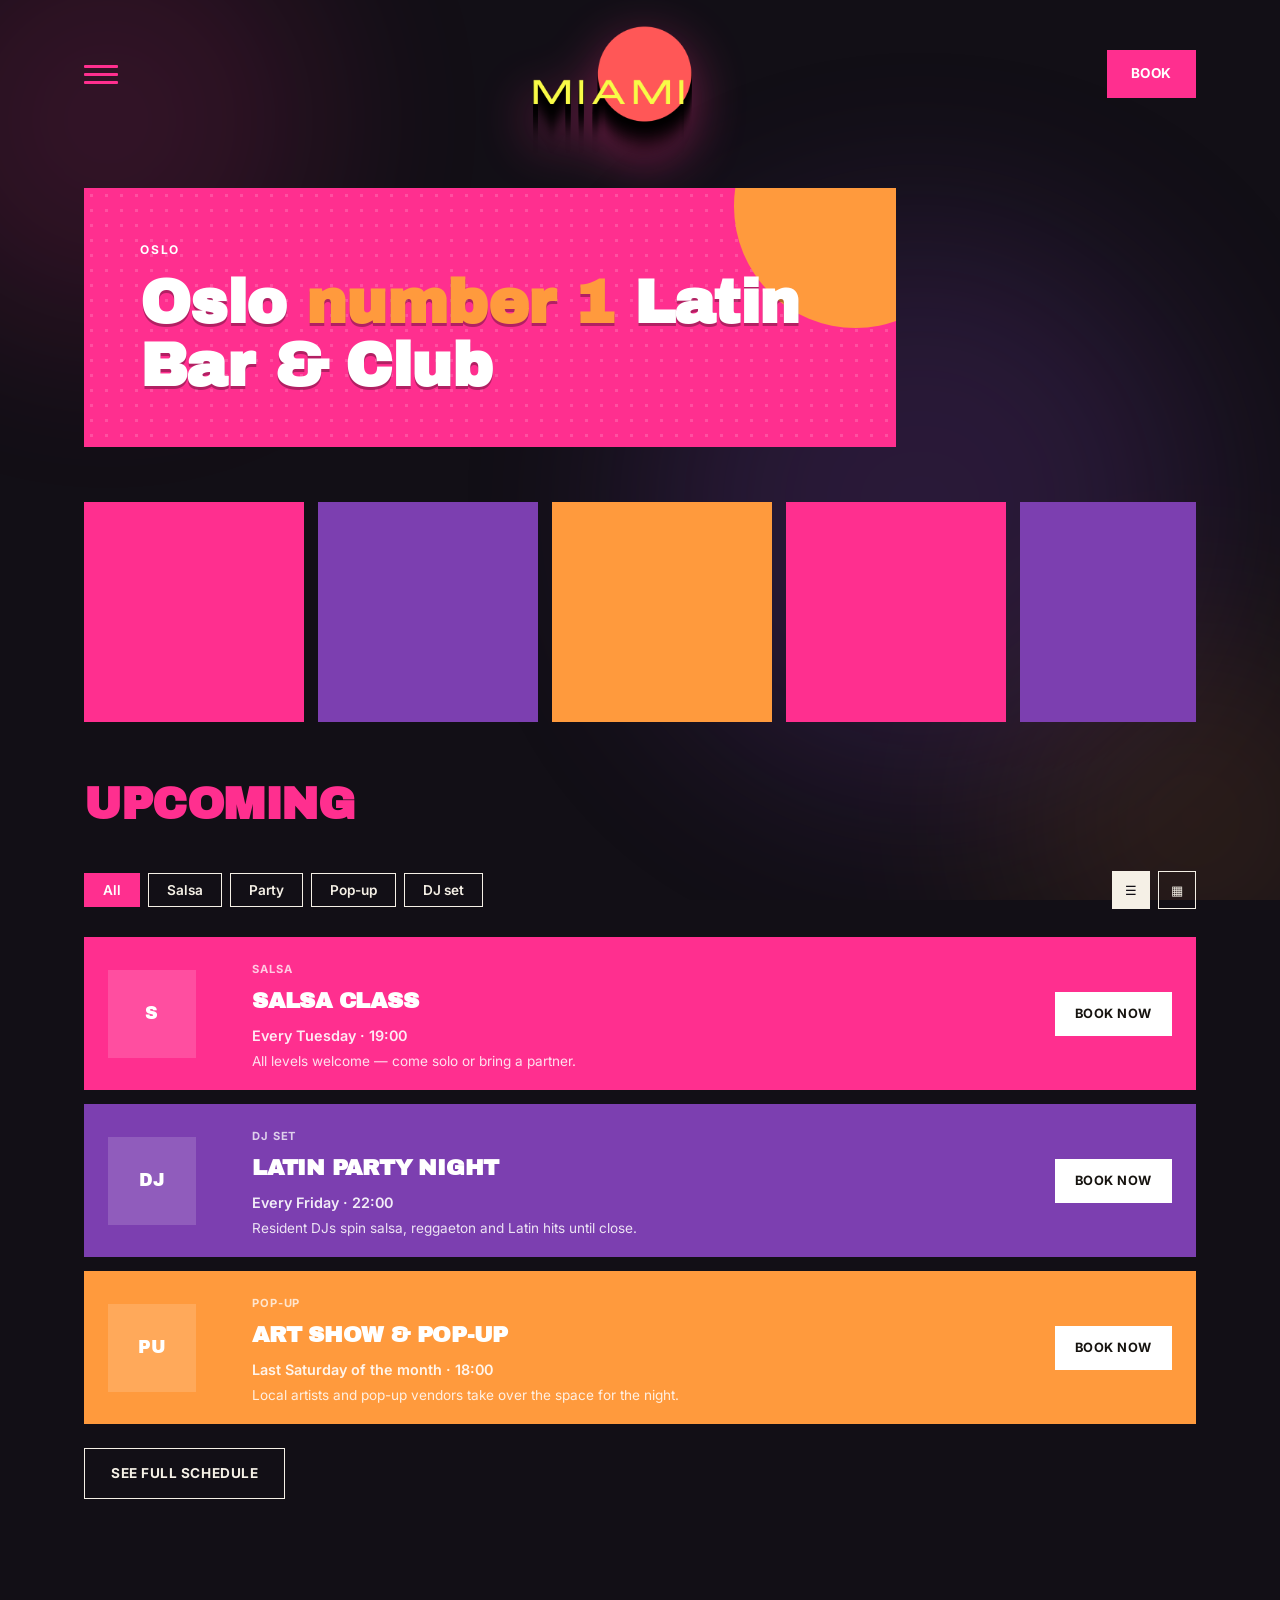
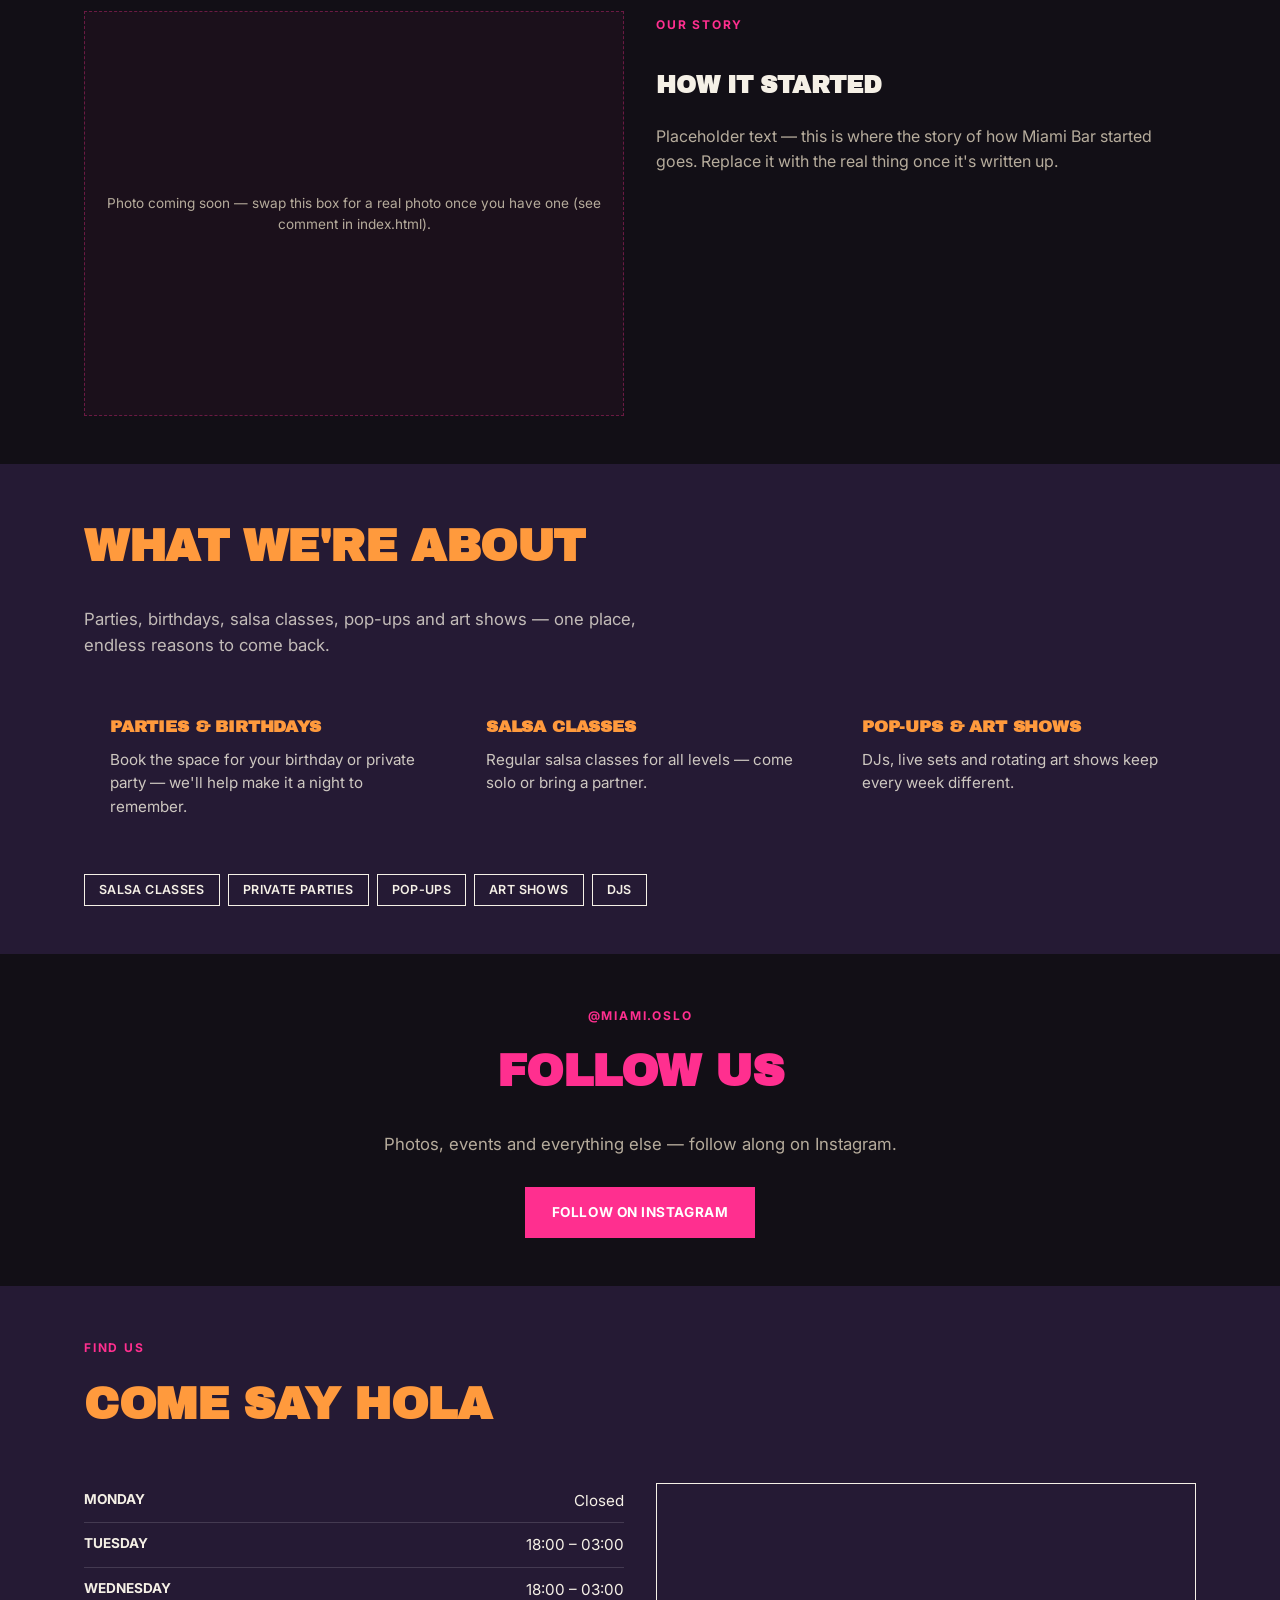
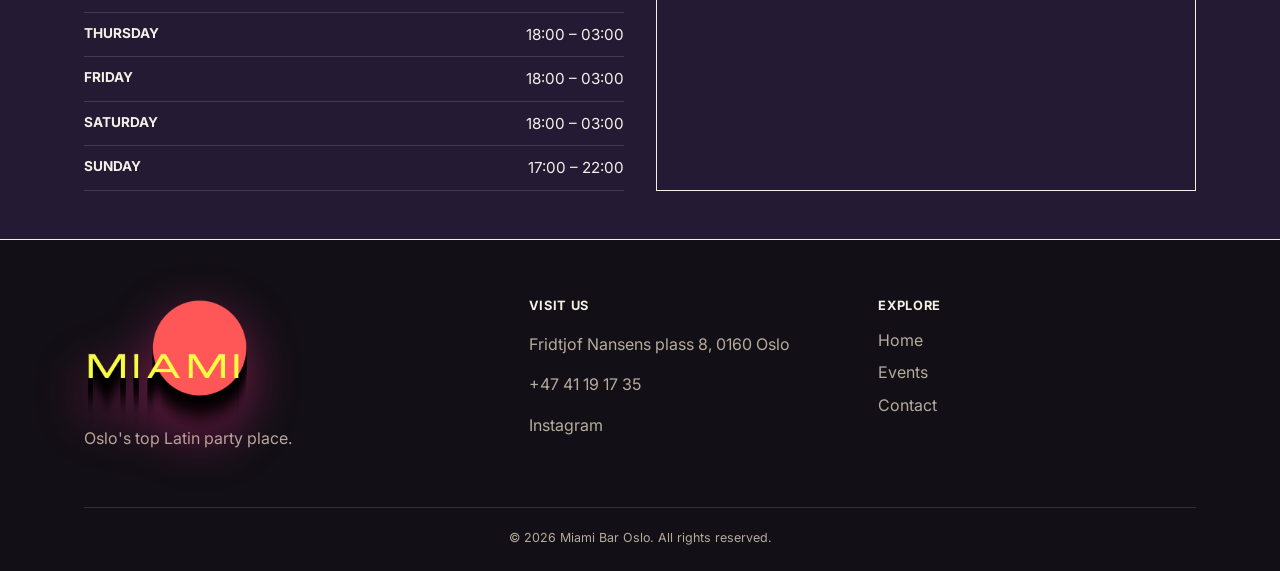
==== commit 48cf3f12: "made changes with logo and html" ====
--- a/index.html
+++ b/index.html
@@ -8,7 +8,7 @@
   <link rel="preconnect" href="https://fonts.googleapis.com" />
   <link rel="preconnect" href="https://fonts.gstatic.com" crossorigin />
   <link href="https://fonts.googleapis.com/css2?family=Inter:wght@400;500;600;700&family=Archivo+Black&display=swap" rel="stylesheet" />
-  <link rel="stylesheet" href="css/style.css?v=33" />
+  <link rel="stylesheet" href="css/style.css?v=38" />
 </head>
 <body>
 
@@ -147,13 +147,26 @@
     <div class="container">
       <p class="eyebrow">Find us</p>
       <h2 class="section-heading reveal">Come say Hola</h2>
-      <div class="map-frame reveal">
-        <iframe
-          title="Map"
-          src="https://www.google.com/maps?q=Miami+Bar+Oslo,+Fridtjof+Nansens+plass+8,+0160+Oslo&output=embed"
-          loading="lazy"
-          referrerpolicy="no-referrer-when-downgrade">
-        </iframe>
+      <div class="grid-2">
+        <div class="reveal">
+          <ul class="hours-list">
+            <li><span>Monday</span><span>Closed</span></li>
+            <li><span>Tuesday</span><span>18:00 – 03:00</span></li>
+            <li><span>Wednesday</span><span>18:00 – 03:00</span></li>
+            <li><span>Thursday</span><span>18:00 – 03:00</span></li>
+            <li><span>Friday</span><span>18:00 – 03:00</span></li>
+            <li><span>Saturday</span><span>18:00 – 03:00</span></li>
+            <li><span>Sunday</span><span>17:00 – 22:00</span></li>
+          </ul>
+        </div>
+        <div class="map-frame reveal">
+          <iframe
+            title="Map"
+            src="https://www.google.com/maps?q=Miami+Bar+Oslo,+Fridtjof+Nansens+plass+8,+0160+Oslo&output=embed"
+            loading="lazy"
+            referrerpolicy="no-referrer-when-downgrade">
+          </iframe>
+        </div>
       </div>
     </div>
   </section>
@@ -165,7 +178,7 @@
           <a href="index.html" class="logo" style="margin-bottom: 10px;">
             <img src="images/logo.png" alt="Miami" class="logo-img" width="900" height="561" />
           </a>
-          <p>Oslo's top Latin party place — on Fridtjof Nansens plass.</p>
+          <p>Oslo's top Latin party place.</p>
         </div>
         <div>
           <h4>Visit us</h4>
--- a/css/style.css
+++ b/css/style.css
@@ -183,9 +183,21 @@
 }
 
 .logo-img {
-  height: 80px;
+  height: 104px;
   width: auto;
   display: block;
+  filter:
+    drop-shadow(0 1px 0 rgba(0, 0, 0, 0.55))
+    drop-shadow(0 2px 0 rgba(0, 0, 0, 0.52))
+    drop-shadow(0 3px 0 rgba(0, 0, 0, 0.49))
+    drop-shadow(0 4px 0 rgba(0, 0, 0, 0.46))
+    drop-shadow(0 5px 0 rgba(0, 0, 0, 0.43))
+    drop-shadow(0 6px 0 rgba(0, 0, 0, 0.4))
+    drop-shadow(0 7px 0 rgba(0, 0, 0, 0.37))
+    drop-shadow(0 8px 0 rgba(0, 0, 0, 0.34))
+    drop-shadow(0 9px 0 rgba(0, 0, 0, 0.31))
+    drop-shadow(0 10px 0 rgba(0, 0, 0, 0.28))
+    drop-shadow(0 16px 26px rgba(255, 47, 143, 0.45));
 }
 
 .nav-cta {
@@ -213,7 +225,7 @@
   list-style: none;
   margin: 20px 0 0;
   padding: 20px 0 0;
-  border-top: 2px solid var(--text);
+  border-top: 1px solid var(--text);
   flex-direction: column;
   gap: 4px;
 }
@@ -348,7 +360,7 @@
 
 .filter-btn {
   background: transparent;
-  border: 2px solid var(--text);
+  border: 1px solid var(--text);
   color: var(--text);
   font-family: var(--font-body);
   font-weight: 600;
@@ -376,7 +388,7 @@
   display: inline-flex;
   align-items: center;
   justify-content: center;
-  border: 2px solid var(--text);
+  border: 1px solid var(--text);
   background: transparent;
   cursor: pointer;
   color: var(--text);
@@ -504,7 +516,7 @@
 /* Sections */
 
 section {
-  padding: 56px 0;
+  padding: 48px 0;
 }
 
 section.alt {
@@ -579,7 +591,7 @@
 }
 
 .tag {
-  border: 2px solid var(--text);
+  border: 1px solid var(--text);
   padding: 5px 14px;
   font-size: 0.78rem;
   font-weight: 600;
@@ -619,7 +631,7 @@
   text-transform: uppercase;
   letter-spacing: 0.04em;
   text-decoration: none;
-  border: 2px solid var(--text);
+  border: 1px solid var(--text);
   transition: background 0.15s, color 0.15s, border-color 0.15s, filter 0.15s;
 }
 
@@ -728,14 +740,16 @@
 /* Map */
 
 .map-frame {
-  border: 2px solid var(--text);
+  border: 1px solid var(--text);
   overflow: hidden;
   margin-top: 20px;
+  min-height: 260px;
 }
 
 .map-frame iframe {
   width: 100%;
-  height: 260px;
+  height: 100%;
+  min-height: 260px;
   border: 0;
   display: block;
 }
@@ -768,7 +782,7 @@
 /* Footer */
 
 .site-footer {
-  border-top: 2px solid var(--text);
+  border-top: 1px solid var(--text);
   background: var(--bg);
   padding: 56px 0 24px;
 }
